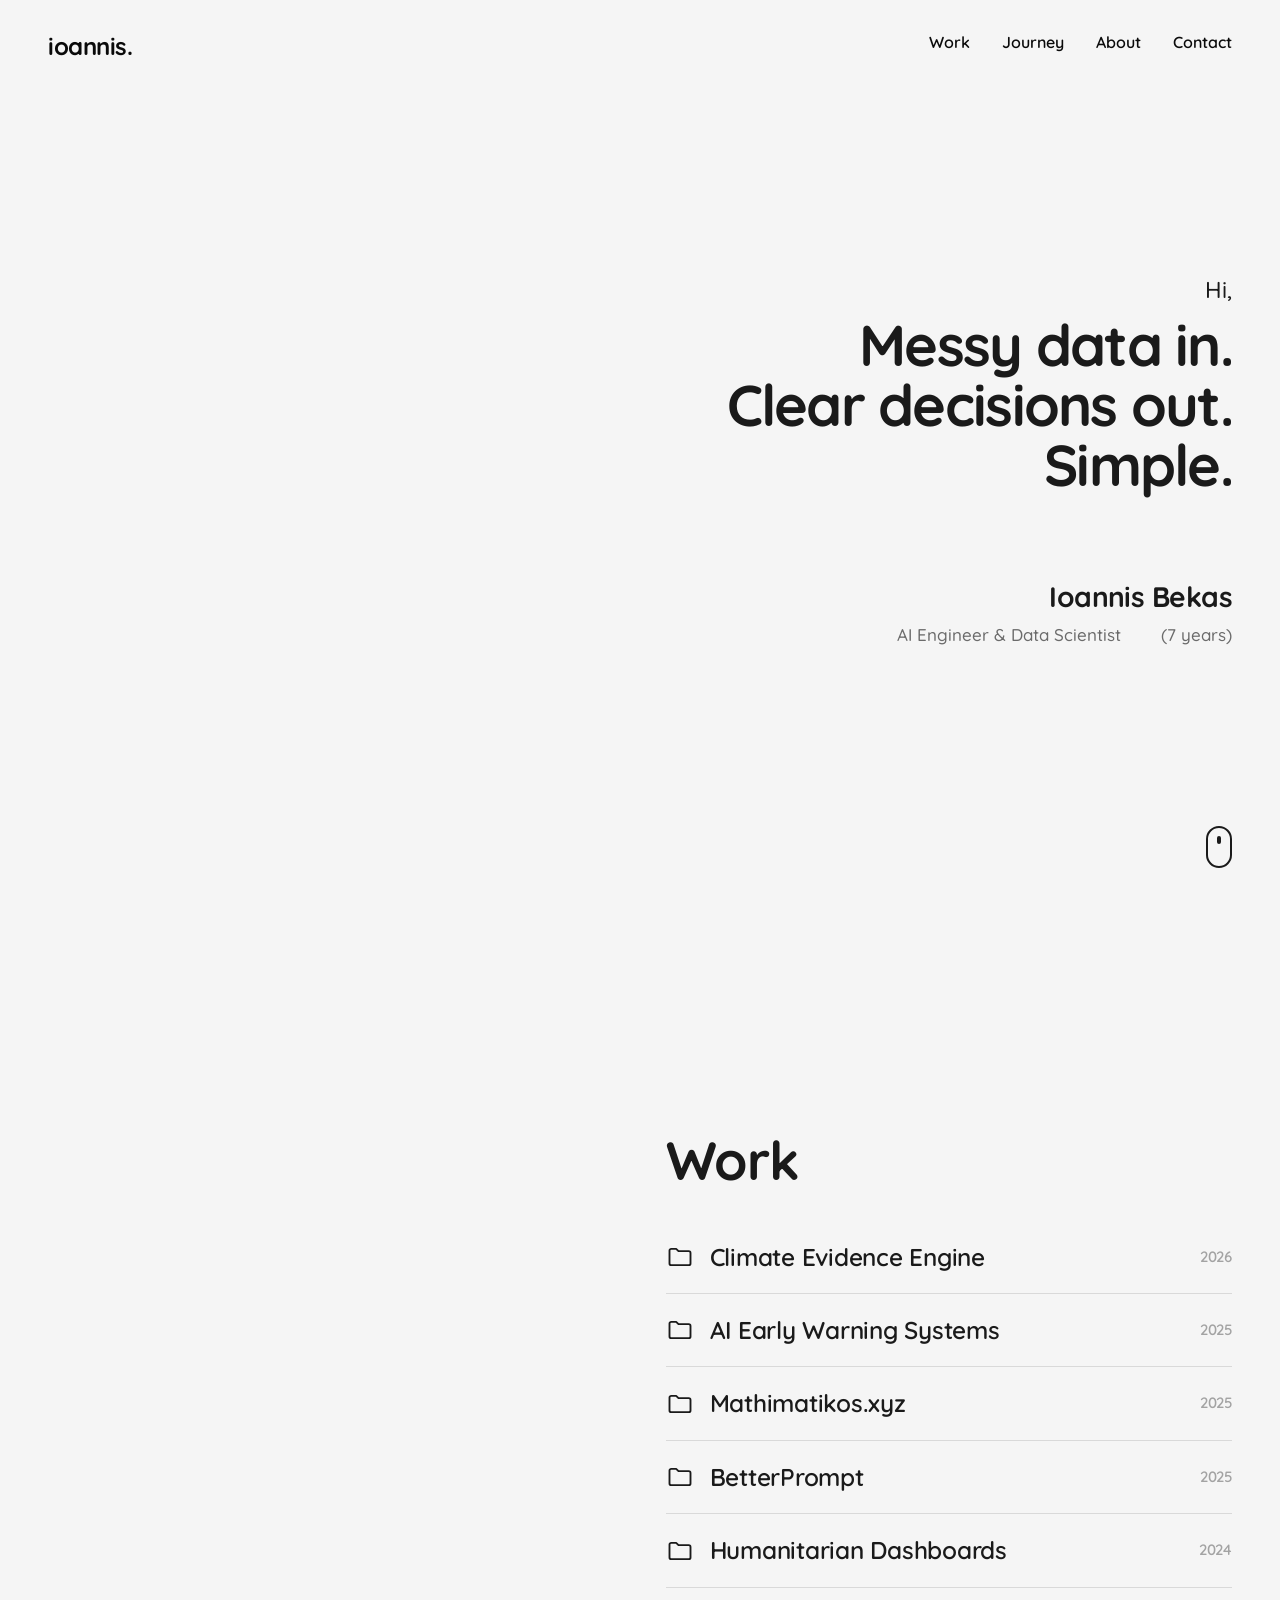
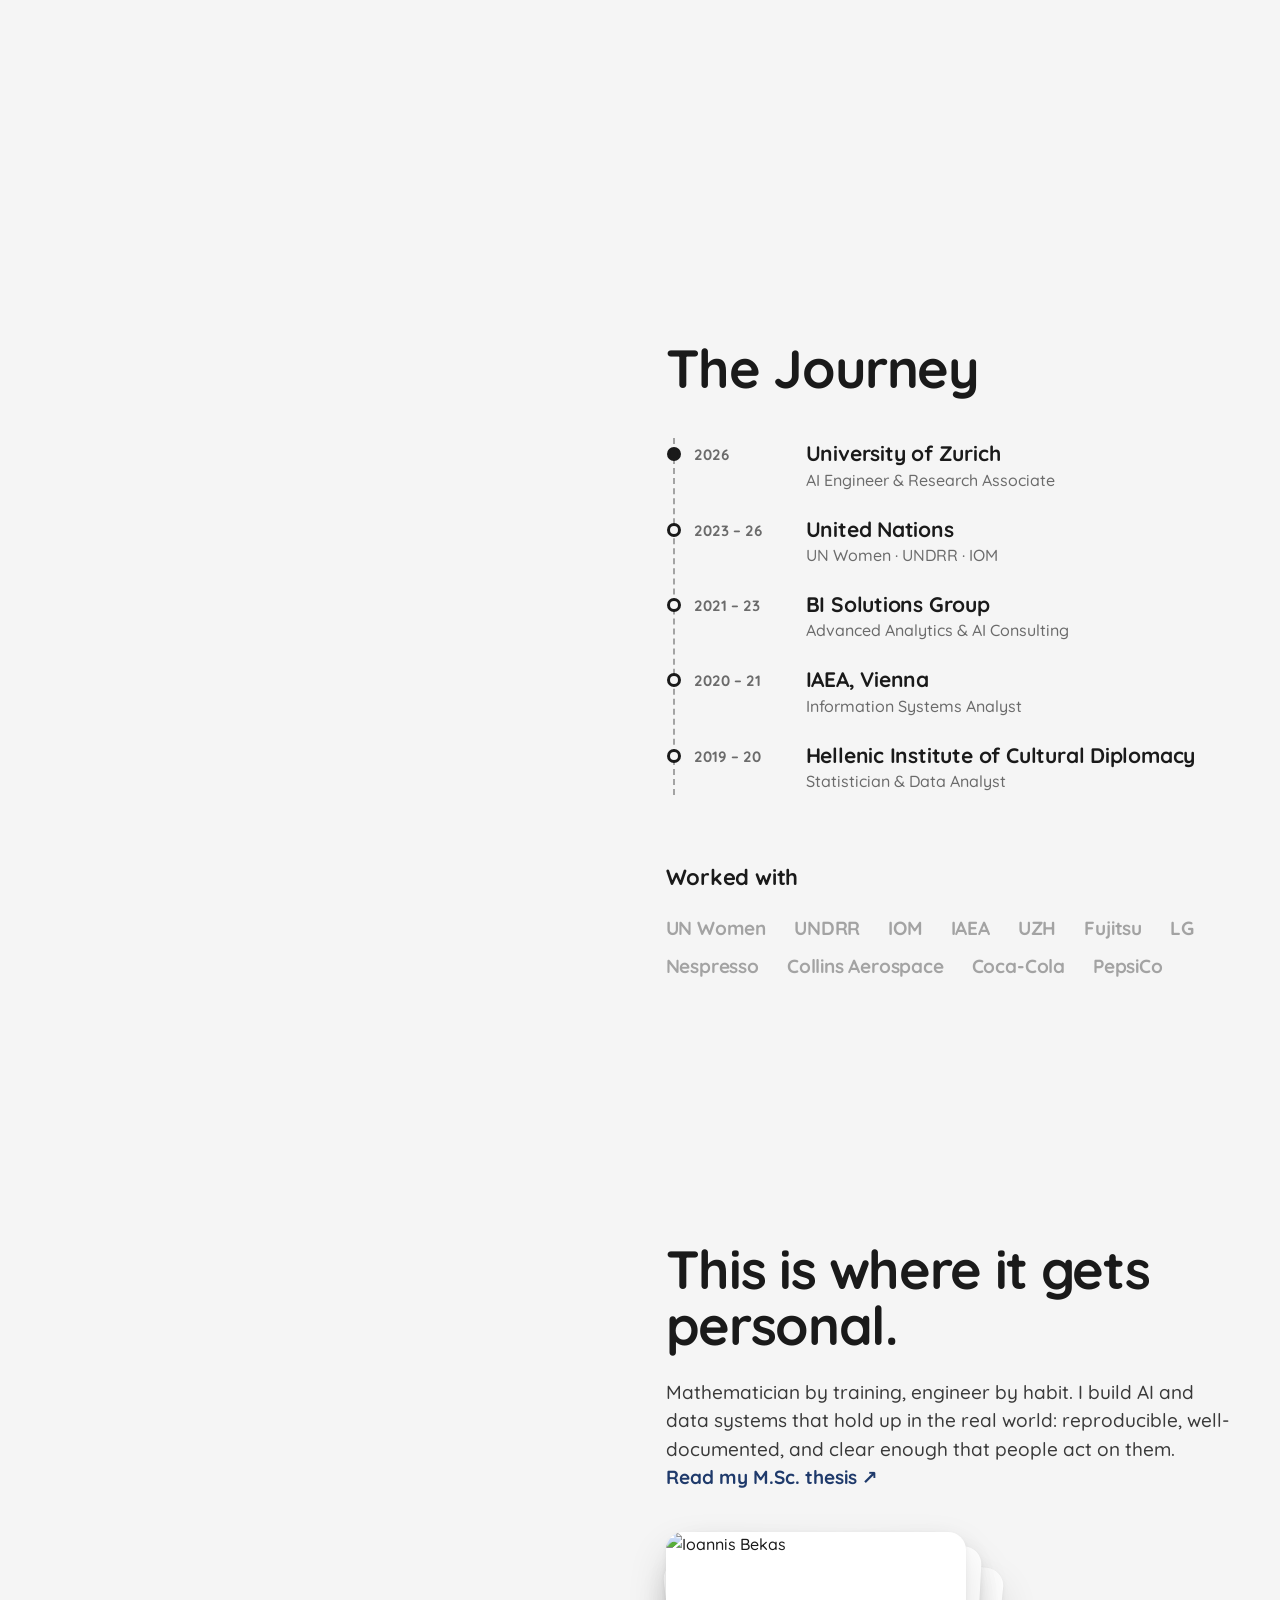
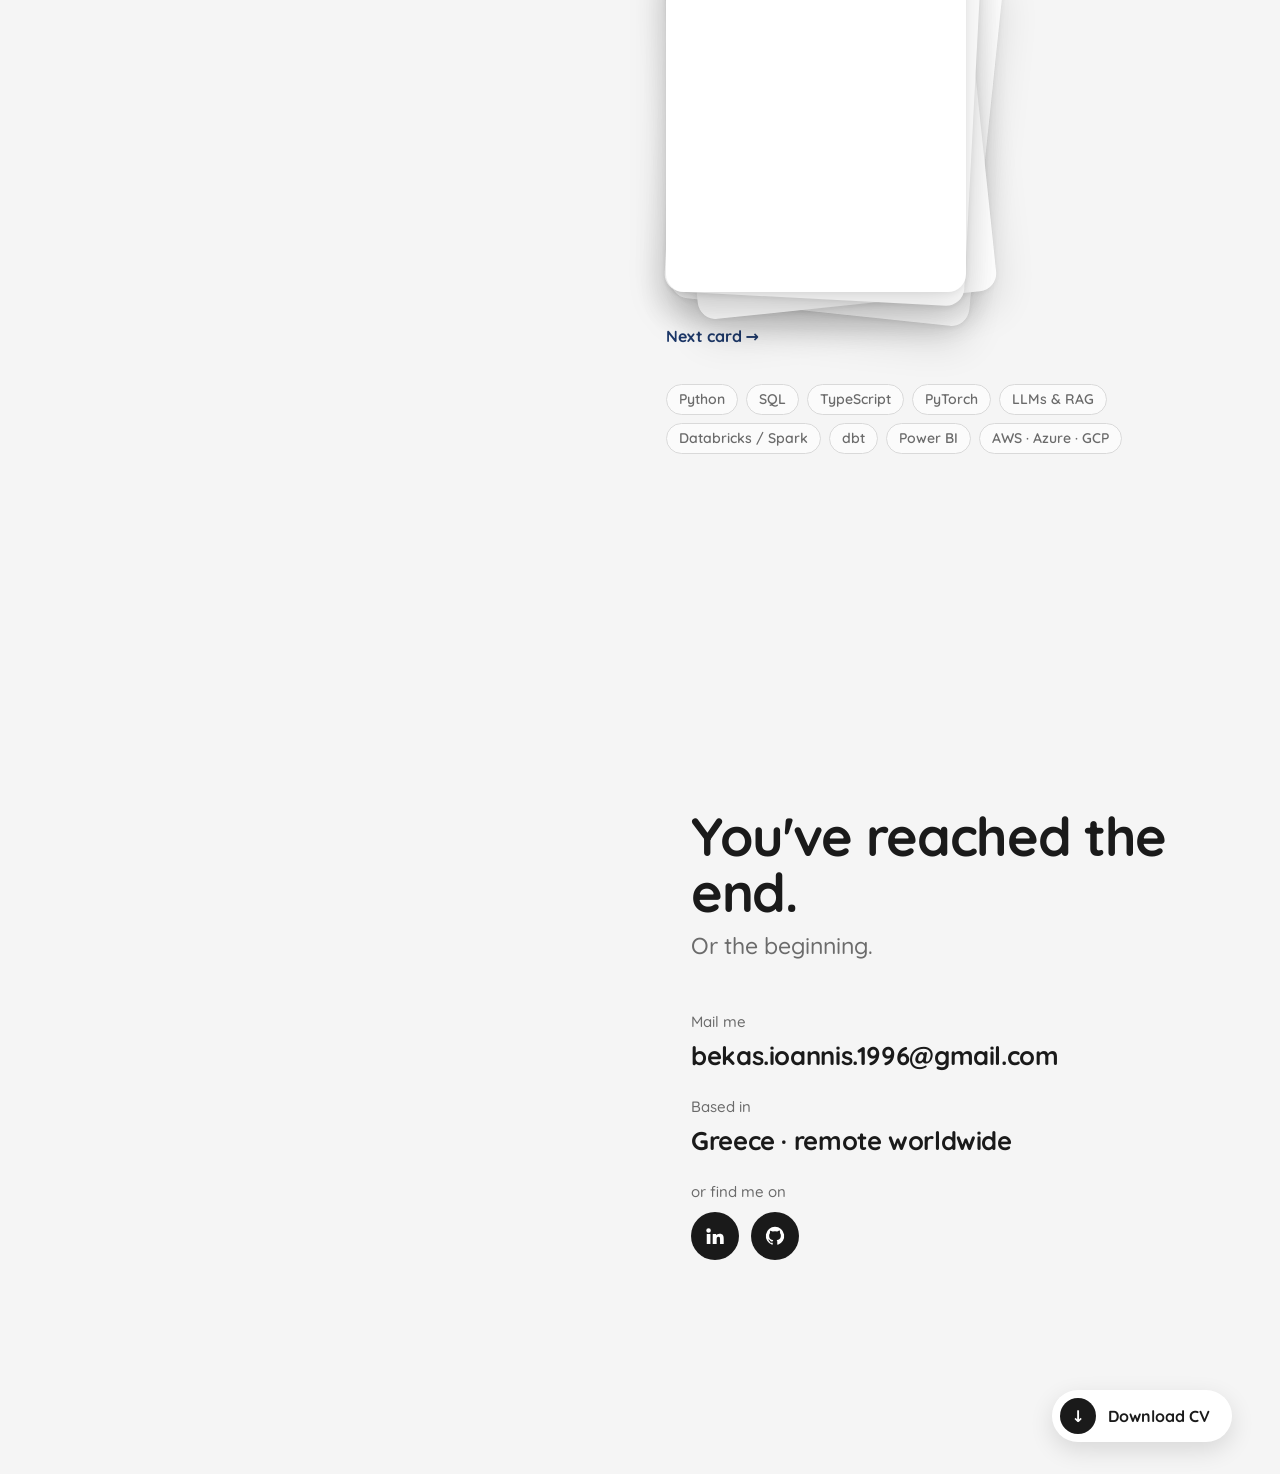
==== index.html @ 2b066822 "Launch portfolio site with Higgsfield puppet scenes Static site: five scroll-triggered puppet clips " ====
<!doctype html>
<html lang="en">
<head>
  <meta charset="utf-8">
  <meta name="viewport" content="width=device-width, initial-scale=1, viewport-fit=cover">
  <title>Ioannis Bekas | AI Engineer &amp; Data Scientist</title>
  <meta name="description" content="Ioannis Bekas: AI engineer and data scientist. Seven years turning messy data into decisions for the United Nations, the University of Zurich and Fortune 500 teams.">
  <meta name="theme-color" content="#f5f5f5">
  <meta name="color-scheme" content="light">
  <meta property="og:type" content="website">
  <meta property="og:title" content="Ioannis Bekas | AI Engineer & Data Scientist">
  <meta property="og:description" content="Messy data in. Clear decisions out.">
  <meta property="og:url" content="https://ioannisbekas.github.io/">
  <meta property="og:image" content="https://ioannisbekas.github.io/media/img/og.jpg">
  <link rel="canonical" href="https://ioannisbekas.github.io/">
  <meta name="twitter:card" content="summary_large_image">
  <link rel="icon" type="image/png" href="media/img/favicon.png">
  <link rel="apple-touch-icon" href="media/img/apple-touch-icon.png">
  <link rel="preconnect" href="https://fonts.googleapis.com">
  <link rel="preconnect" href="https://fonts.gstatic.com" crossorigin>
  <link href="https://fonts.googleapis.com/css2?family=Quicksand:wght@500;600;700&display=swap" rel="stylesheet">
  <link rel="preload" as="image" href="media/img/scene1_first.jpg">
  <link rel="stylesheet" href="styles.css">
</head>
<body>
  <!-- Fixed puppet scenes. main.js fills each layer with its clip and crossfades them as sections scroll into view. -->
  <div class="stage" aria-hidden="true">
    <div class="scene-layer is-active" data-scene="1"><video muted playsinline preload="auto" poster="media/img/scene1_first.jpg"></video></div>
    <div class="scene-layer" data-scene="2"><video muted playsinline preload="auto" poster="media/img/scene2_first.jpg"></video></div>
    <div class="scene-layer" data-scene="3"><video muted playsinline preload="auto" poster="media/img/scene3_first.jpg"></video></div>
    <div class="scene-layer" data-scene="4"><video muted playsinline preload="auto" poster="media/img/scene4_first.jpg"></video></div>
    <div class="scene-layer" data-scene="5"><video muted playsinline preload="auto" poster="media/img/scene5_first.jpg"></video></div>
  </div>

  <header class="site-header">
    <a class="wordmark" href="#hero">ioannis.</a>
    <button class="menu-toggle" aria-expanded="false" aria-controls="site-nav" aria-label="Open menu">
      <span></span><span></span>
    </button>
  </header>
  <nav id="site-nav" class="site-nav">
      <a href="#work">Work</a>
      <a href="#journey">Journey</a>
      <a href="#about">About</a>
      <a href="#contact">Contact</a>
  </nav>

  <main>
    <section id="hero" class="section section--hero" data-scene="1">
      <div class="section-inner">
        <p class="hero-hi">Hi,</p>
        <h1 class="hero-title">
          <span>Messy data in.</span>
          <span>Clear decisions out.</span>
          <span>Simple.</span>
        </h1>
        <div class="hero-meta">
          <p class="hero-name">Ioannis Bekas</p>
          <p class="hero-role"><span>AI Engineer &amp; Data Scientist</span><span class="muted">(7 years)</span></p>
        </div>
      </div>
      <a class="scroll-cue" href="#work" aria-label="Scroll to work"><span></span></a>
    </section>

    <section id="work" class="section" data-scene="2">
      <div class="section-inner">
        <h2 class="section-title">Work</h2>
        <ul class="works">
          <li>
            <details>
              <summary><svg class="folder" viewBox="0 0 24 24" aria-hidden="true"><path d="M3 6.5A1.5 1.5 0 0 1 4.5 5h4.2l2 2h8.8A1.5 1.5 0 0 1 21 8.5v9A1.5 1.5 0 0 1 19.5 19h-15A1.5 1.5 0 0 1 3 17.5z"/></svg>Climate Evidence Engine <span class="work-year">2026</span></summary>
              <div class="work-body">
                <p>An AI research pipeline for the University of Zurich that reads sustainability reports, annual reports and SEC 10-K filings and turns them into structured, source-linked evidence.</p>
                <p class="work-stats"><b>5,880</b> evidence rows · <b>392</b> STOXX 600 firms · <b>15</b> climate indicators</p>
                <ul class="tags"><li>LLM-as-judge</li><li>ClimateBERT</li><li>Python</li><li>Reproducibility</li></ul>
              </div>
            </details>
          </li>
          <li>
            <details>
              <summary><svg class="folder" viewBox="0 0 24 24" aria-hidden="true"><path d="M3 6.5A1.5 1.5 0 0 1 4.5 5h4.2l2 2h8.8A1.5 1.5 0 0 1 21 8.5v9A1.5 1.5 0 0 1 19.5 19h-15A1.5 1.5 0 0 1 3 17.5z"/></svg>AI Early Warning Systems <span class="work-year">2025</span></summary>
              <div class="work-body">
                <p>Deep-learning and ML models that forecast tropical storms, droughts and floods for the UN Office for Disaster Risk Reduction. The work won an international award and was presented at GP2025 in Geneva.</p>
                <ul class="tags"><li>PyTorch</li><li>XGBoost</li><li>Time series</li><li>Power BI</li></ul>
                <a class="work-link" href="https://www.youtube.com/live/_gxzUT5FB54?t=32160" target="_blank" rel="noopener">Watch the GP2025 presentation ↗</a>
                <a class="work-link" href="https://www.artsteps.com/view/6835882f4540c76450bd18fb" target="_blank" rel="noopener">Virtual exhibition ↗</a>
              </div>
            </details>
          </li>
          <li>
            <details>
              <summary><svg class="folder" viewBox="0 0 24 24" aria-hidden="true"><path d="M3 6.5A1.5 1.5 0 0 1 4.5 5h4.2l2 2h8.8A1.5 1.5 0 0 1 21 8.5v9A1.5 1.5 0 0 1 19.5 19h-15A1.5 1.5 0 0 1 3 17.5z"/></svg>Mathimatikos.xyz <span class="work-year">2025</span></summary>
              <div class="work-body">
                <p>A multilingual generative-AI tutoring platform. Type a problem, snap a photo or write it by hand, and get a step-by-step solution with rendered maths and graphs.</p>
                <ul class="tags"><li>Multimodal OCR</li><li>RAG</li><li>TypeScript</li><li>PostgreSQL</li></ul>
                <a class="work-link" href="https://mathimatikos.xyz" target="_blank" rel="noopener">Visit mathimatikos.xyz ↗</a>
              </div>
            </details>
          </li>
          <li>
            <details>
              <summary><svg class="folder" viewBox="0 0 24 24" aria-hidden="true"><path d="M3 6.5A1.5 1.5 0 0 1 4.5 5h4.2l2 2h8.8A1.5 1.5 0 0 1 21 8.5v9A1.5 1.5 0 0 1 19.5 19h-15A1.5 1.5 0 0 1 3 17.5z"/></svg>BetterPrompt <span class="work-year">2025</span></summary>
              <div class="work-body">
                <p>A Chrome extension and SaaS backend that turns rough ideas into structured prompts, then drops them straight into ChatGPT, Claude, Gemini, Perplexity and more.</p>
                <ul class="tags"><li>Chrome MV3</li><li>Node.js</li><li>LLM orchestration</li><li>Payments</li></ul>
                <a class="work-link" href="https://chromewebstore.google.com/detail/better-prompt/opniocbfeneoikelapjfahphenmkgfdg" target="_blank" rel="noopener">Get it on the Chrome Web Store ↗</a>
              </div>
            </details>
          </li>
          <li>
            <details>
              <summary><svg class="folder" viewBox="0 0 24 24" aria-hidden="true"><path d="M3 6.5A1.5 1.5 0 0 1 4.5 5h4.2l2 2h8.8A1.5 1.5 0 0 1 21 8.5v9A1.5 1.5 0 0 1 19.5 19h-15A1.5 1.5 0 0 1 3 17.5z"/></svg>Humanitarian Dashboards <span class="work-year">2024</span></summary>
              <div class="work-body">
                <p>Food-security, displacement and shock-exposure pipelines and dashboards for UN Women, helping teams prioritise support for crisis-affected communities.</p>
                <ul class="tags"><li>Python</li><li>MapLibre</li><li>Chart.js</li><li>Data governance</li></ul>
              </div>
            </details>
          </li>
        </ul>
      </div>
    </section>

    <section id="journey" class="section" data-scene="3">
      <div class="section-inner">
        <h2 class="section-title">The Journey</h2>
        <ol class="timeline">
          <li><span class="tl-year">2026</span><span class="tl-org">University of Zurich</span><span class="tl-role">AI Engineer &amp; Research Associate</span></li>
          <li><span class="tl-year">2023 – 26</span><span class="tl-org">United Nations</span><span class="tl-role">UN Women · UNDRR · IOM</span></li>
          <li><span class="tl-year">2021 – 23</span><span class="tl-org">BI Solutions Group</span><span class="tl-role">Advanced Analytics &amp; AI Consulting</span></li>
          <li><span class="tl-year">2020 – 21</span><span class="tl-org">IAEA, Vienna</span><span class="tl-role">Information Systems Analyst</span></li>
          <li><span class="tl-year">2019 – 20</span><span class="tl-org">Hellenic Institute of Cultural Diplomacy</span><span class="tl-role">Statistician &amp; Data Analyst</span></li>
        </ol>
        <h3 class="subhead">Worked with</h3>
        <ul class="wordmarks">
          <li>UN Women</li><li>UNDRR</li><li>IOM</li><li>IAEA</li><li>UZH</li>
          <li>Fujitsu</li><li>LG</li><li>Nespresso</li><li>Collins Aerospace</li><li>Coca-Cola</li><li>PepsiCo</li>
        </ul>
      </div>
    </section>

    <section id="about" class="section" data-scene="4">
      <div class="section-inner">
        <h2 class="section-title">This is where it gets personal.</h2>
        <p class="lead">Mathematician by training, engineer by habit. I build AI and data systems that hold up in the real world: reproducible, well-documented, and clear enough that people act on them. <a class="inline-link" href="https://dias.library.tuc.gr/entities/publication/1c15f1e2-4936-4d18-b1fc-250337813fe4" target="_blank" rel="noopener">Read my M.Sc. thesis ↗</a></p>
        <div class="stack" aria-roledescription="card stack">
          <figure class="card card--photo"><img src="media/img/ioannis.webp" alt="Ioannis Bekas" width="360" height="409" loading="lazy"></figure>
          <div class="card card--fact"><span class="fact-k">Geneva</span><span class="fact-v">Presented AI early-warning models at GP2025, the UN Global Platform for Disaster Risk Reduction.</span></div>
          <div class="card card--fact"><span class="fact-k">9.3 / 10</span><span class="fact-v">M.Sc. in Operational Research, Analytics &amp; Decision Making. Thesis on AI and multi-criteria decision analysis.</span></div>
          <div class="card card--fact"><span class="fact-k">Stockholm</span><span class="fact-v">Exchange semester in Financial Mathematics during my B.Sc. in Mathematics, University of Athens.</span></div>
          <div class="card card--fact"><span class="fact-k">ΕΛ · EN</span><span class="fact-v">Greek native, fluent in English. Working remotely with teams across Europe.</span></div>
        </div>
        <button class="stack-next" type="button">Next card →</button>
        <ul class="tags tags--skills">
          <li>Python</li><li>SQL</li><li>TypeScript</li><li>PyTorch</li><li>LLMs &amp; RAG</li><li>Databricks / Spark</li><li>dbt</li><li>Power BI</li><li>AWS · Azure · GCP</li>
        </ul>
      </div>
    </section>

    <section id="contact" class="section section--contact" data-scene="5">
      <div class="section-inner">
        <h2 class="section-title">You've reached the end.</h2>
        <p class="end-sub">Or the beginning.</p>
        <dl class="contact">
          <dt>Mail me</dt>
          <dd><a href="mailto:bekas.ioannis.1996@gmail.com">bekas.ioannis.1996@gmail.com</a></dd>
          <dt>Based in</dt>
          <dd>Greece · remote worldwide</dd>
          <dt>or find me on</dt>
          <dd class="socials">
            <a href="https://www.linkedin.com/in/ioannis-bekas" target="_blank" rel="noopener" aria-label="LinkedIn"><svg viewBox="0 0 24 24" aria-hidden="true"><path d="M4.98 3.5a2.5 2.5 0 1 1 0 5 2.5 2.5 0 0 1 0-5zM3 9.75h4v11H3zM9.5 9.75h3.8v1.5h.05c.53-1 1.83-1.8 3.65-1.8 3.9 0 4.5 2.4 4.5 5.6v5.7h-4v-5c0-1.2 0-2.8-1.7-2.8s-2 1.3-2 2.7v5.1h-4.3z"/></svg></a>
            <a href="https://github.com/ioannis-bekas" target="_blank" rel="noopener" aria-label="GitHub"><svg viewBox="0 0 24 24" aria-hidden="true"><path d="M12 2a10 10 0 0 0-3.16 19.49c.5.09.68-.22.68-.48v-1.7c-2.78.6-3.37-1.34-3.37-1.34-.45-1.16-1.11-1.47-1.11-1.47-.9-.62.07-.6.07-.6 1 .07 1.53 1.03 1.53 1.03.9 1.52 2.34 1.08 2.91.83.09-.65.35-1.09.63-1.34-2.22-.25-4.56-1.11-4.56-4.94 0-1.09.39-1.98 1.03-2.68-.1-.25-.45-1.27.1-2.64 0 0 .84-.27 2.75 1.02a9.5 9.5 0 0 1 5 0c1.91-1.3 2.75-1.02 2.75-1.02.55 1.37.2 2.39.1 2.64.64.7 1.03 1.59 1.03 2.68 0 3.84-2.34 4.69-4.57 4.93.36.31.68.92.68 1.85v2.75c0 .27.18.58.69.48A10 10 0 0 0 12 2z"/></svg></a>
          </dd>
        </dl>
      </div>
      <a class="cv-button" href="media/Ioannis_Bekas_CV.pdf" download><span class="cv-icon" aria-hidden="true">↓</span>Download CV</a>
    </section>
  </main>

  <script src="main.js" defer></script>
</body>
</html>
---- styles.css ----
:root {
  /* --bg must stay #f5f5f5: the scene videos were colour-graded to exactly this value so they blend into the page. */
  --bg: #f5f5f5;
  --ink: #1a1a1a;
  --muted: #6b6b6b;
  --faint: #a3a3a3;
  --line: #d9d9d9;
  --card: #ffffff;
  --accent: #1f3a6b;
  --radius: 18px;
  --gutter: clamp(16px, 4vw, 48px);
  --ease: cubic-bezier(.2, .7, .2, 1);
  color-scheme: light;
}

*, *::before, *::after { box-sizing: border-box; }

html { scroll-behavior: smooth; -webkit-text-size-adjust: 100%; }

body {
  margin: 0;
  background: var(--bg);
  color: var(--ink);
  font-family: "Quicksand", system-ui, -apple-system, "Segoe UI", sans-serif;
  font-weight: 500;
  line-height: 1.5;
  -webkit-font-smoothing: antialiased;
  overflow-x: hidden;
}

a { color: inherit; }
img, video { display: block; max-width: 100%; }

/* ---------- Scene stage ---------- */
.stage {
  position: fixed;
  inset: 0;
  z-index: 0;
  pointer-events: none;
  background: var(--bg);
}
.scene-layer {
  position: absolute;
  inset: 0;
  display: flex;
  align-items: center;
  justify-content: flex-start;
  opacity: 0;
  transition: opacity 1s ease-in-out;
}
.scene-layer.is-active { opacity: 1; }
.scene-layer video {
  flex: none;
  width: 100%;
  height: 100%;
  object-fit: cover;
  object-position: left center;
}
/*
  Outside 16:10–16:9, filling the screen would crop the puppet or push it into the text column,
  so the video box is sized to the clip and its inner edges are feathered: browsers decode the
  #f5f5f5 background a level or so off, and a soft edge hides that where a hard one would show.
*/
@media (min-aspect-ratio: 16/9) {
  .scene-layer video {
    width: calc(100vh * 16 / 9);
    -webkit-mask-image: linear-gradient(to right, #000 94%, transparent);
    mask-image: linear-gradient(to right, #000 94%, transparent);
  }
}
@media (min-width: 1024px) and (max-aspect-ratio: 159/100) {
  .scene-layer video {
    height: calc(100vw * 9 / 16);
    -webkit-mask-image: linear-gradient(to bottom, transparent, #000 5%, #000 95%, transparent);
    mask-image: linear-gradient(to bottom, transparent, #000 5%, #000 95%, transparent);
  }
}

/* ---------- Header & nav ---------- */
.site-header {
  position: fixed;
  top: 0; left: 0; right: 0;
  z-index: 30;
  display: flex;
  align-items: center;
  justify-content: space-between;
  padding: 28px var(--gutter);
  color: #fff;
  mix-blend-mode: difference;
  pointer-events: none;
}
.site-header > * { pointer-events: auto; }
.wordmark {
  font-weight: 700;
  font-size: 24px;
  letter-spacing: -0.02em;
  text-decoration: none;
}
.menu-toggle {
  display: none;
  width: 44px; height: 44px;
  padding: 0;
  border: 0;
  background: none;
  color: inherit;
  cursor: pointer;
}
.menu-toggle span {
  display: block;
  height: 2px;
  margin: 6px 10px 6px auto;
  background: currentColor;
  border-radius: 2px;
  transition: transform .3s var(--ease), width .3s var(--ease);
}
.menu-toggle span:first-child { width: 24px; }
.menu-toggle span:last-child { width: 16px; }
.menu-open .menu-toggle span:first-child { transform: translateY(4px) rotate(45deg); width: 22px; }
.menu-open .menu-toggle span:last-child { transform: translateY(-4px) rotate(-45deg); width: 22px; }

.site-nav {
  position: fixed;
  top: 28px; right: var(--gutter);
  z-index: 30;
  display: flex;
  gap: 32px;
  height: 28px;
  align-items: center;
  color: #fff;
  mix-blend-mode: difference;
}
.site-nav a {
  font-weight: 600;
  font-size: 16px;
  text-decoration: none;
  position: relative;
}
.site-nav a::after {
  content: "";
  position: absolute;
  left: 0; right: 0; bottom: -4px;
  height: 2px;
  background: currentColor;
  transform: scaleX(0);
  transform-origin: left;
  transition: transform .3s var(--ease);
}
.site-nav a:hover::after,
.site-nav a[aria-current="true"]::after { transform: scaleX(1); }

/* ---------- Sections ---------- */
main { position: relative; z-index: 1; }

.section {
  position: relative;
  min-height: 100vh;
  min-height: 100svh;
  display: flex;
  align-items: center;
}
.section-inner {
  width: 50%;
  margin-left: 50%;
  padding: 140px var(--gutter) 120px clamp(16px, 2vw, 32px);
}

.section-title {
  margin: 0 0 32px;
  font-size: clamp(38px, 4.2vw, 68px);
  font-weight: 700;
  line-height: 1.05;
  letter-spacing: -0.025em;
}
.subhead {
  margin: 56px 0 20px;
  font-size: 22px;
  font-weight: 700;
  letter-spacing: -0.01em;
}
.muted { color: var(--muted); }

/* Hero */
.section--hero .section-inner { text-align: right; }
.hero-hi { margin: 0 0 8px; font-size: clamp(20px, 1.8vw, 28px); }
.hero-title {
  margin: 0;
  /* 4.5vw keeps the longest line ("Clear decisions out.") on one line inside the 50vw column. */
  font-size: clamp(40px, 4.5vw, 88px);
  font-weight: 700;
  line-height: 1.04;
  letter-spacing: -0.03em;
}
.hero-title span { display: block; }
.hero-meta { margin-top: clamp(48px, 9vh, 110px); }
.hero-name { margin: 0; font-size: clamp(24px, 2.2vw, 34px); font-weight: 700; letter-spacing: -0.02em; }
.hero-role { margin: 4px 0 0; display: flex; justify-content: flex-end; gap: 40px; color: var(--muted); font-size: 17px; }

.hero-title span,
.hero-hi,
.hero-meta {
  animation: rise .9s var(--ease) both;
}
.hero-title span:nth-child(1) { animation-delay: .15s; }
.hero-title span:nth-child(2) { animation-delay: .3s; }
.hero-title span:nth-child(3) { animation-delay: .45s; }
.hero-meta { animation-delay: .7s; }
@keyframes rise { from { opacity: 0; transform: translateY(24px); } to { opacity: 1; transform: none; } }

.scroll-cue {
  position: absolute;
  bottom: 32px;
  right: var(--gutter);
  width: 26px; height: 42px;
  border: 2px solid var(--ink);
  border-radius: 14px;
}
.scroll-cue span {
  position: absolute;
  left: 50%; top: 8px;
  width: 4px; height: 8px;
  margin-left: -2px;
  border-radius: 2px;
  background: var(--ink);
  animation: cue 1.8s ease-in-out infinite;
}
@keyframes cue { 0% { opacity: 0; transform: translateY(0); } 30% { opacity: 1; } 100% { opacity: 0; transform: translateY(14px); } }

/* Work */
.works { list-style: none; margin: 0; padding: 0; }
.works > li { border-bottom: 1px solid var(--line); }
.works summary {
  display: flex;
  align-items: center;
  gap: 16px;
  padding: 18px 0;
  font-size: clamp(20px, 1.9vw, 28px);
  font-weight: 600;
  letter-spacing: -0.01em;
  cursor: pointer;
  list-style: none;
  transition: transform .3s var(--ease), color .2s;
}
.works summary::-webkit-details-marker { display: none; }
.works summary:hover { transform: translateX(6px); }
.works summary:focus-visible { outline: 2px solid var(--accent); outline-offset: 4px; border-radius: 6px; }
.folder { width: 28px; height: 28px; flex: none; fill: none; stroke: currentColor; stroke-width: 1.6; stroke-linejoin: round; }
.works details[open] .folder { fill: var(--ink); }
.work-year { margin-left: auto; font-size: 15px; font-weight: 600; color: var(--faint); }
.work-body { padding: 0 0 24px 44px; color: #3a3a3a; font-size: 17px; }
.work-body p { margin: 0 0 12px; max-width: 56ch; }
.work-stats b { color: var(--ink); }
.work-link { display: inline-block; margin-top: 8px; font-weight: 700; color: var(--accent); text-decoration: none; }
.work-link:hover { text-decoration: underline; }
.work-link + .work-link { margin-left: 20px; }
.inline-link { font-weight: 700; color: var(--accent); text-decoration: none; white-space: nowrap; }
.inline-link:hover { text-decoration: underline; }

.tags { list-style: none; display: flex; flex-wrap: wrap; gap: 8px; margin: 12px 0 0; padding: 0; }
.tags li {
  padding: 4px 12px;
  border: 1px solid var(--line);
  border-radius: 999px;
  font-size: 14px;
  font-weight: 600;
  color: var(--muted);
  background: rgba(255, 255, 255, .6);
}

/* Journey */
.timeline {
  list-style: none;
  margin: 0;
  padding: 0 0 0 28px;
  position: relative;
}
.timeline::before {
  content: "";
  position: absolute;
  left: 7px; top: 10px; bottom: 10px;
  border-left: 2px dashed var(--faint);
}
.timeline li {
  position: relative;
  display: grid;
  grid-template-columns: 96px 1fr;
  column-gap: 16px;
  padding: 12px 0;
}
.timeline li::before {
  content: "";
  position: absolute;
  left: -27px; top: 19px;
  width: 14px; height: 14px;
  border-radius: 50%;
  background: var(--bg);
  border: 3px solid var(--ink);
}
.timeline li:first-child::before { background: var(--ink); }
.tl-year { grid-row: span 2; font-size: 15px; font-weight: 700; color: var(--muted); padding-top: 4px; }
.tl-org { font-size: 21px; font-weight: 700; letter-spacing: -0.01em; line-height: 1.3; }
.tl-role { color: var(--muted); font-size: 16px; }

.wordmarks {
  list-style: none;
  display: flex;
  flex-wrap: wrap;
  gap: 10px 28px;
  margin: 0;
  padding: 0;
}
.wordmarks li {
  font-size: 19px;
  font-weight: 700;
  color: var(--faint);
  letter-spacing: -0.01em;
  transition: color .2s;
}
.wordmarks li:hover { color: var(--ink); }

/* About */
.lead { margin: -8px 0 40px; font-size: 19px; color: #3a3a3a; max-width: 52ch; }
.stack {
  position: relative;
  width: min(300px, 78vw);
  aspect-ratio: 300 / 360;
  touch-action: pan-y;
}
.card {
  position: absolute;
  inset: 0;
  margin: 0;
  border-radius: var(--radius);
  background: var(--card);
  box-shadow: 0 18px 40px rgba(0, 0, 0, .12), 0 2px 6px rgba(0, 0, 0, .06);
  overflow: hidden;
  transition: transform .5s var(--ease), opacity .4s;
  user-select: none;
  -webkit-user-select: none;
}
.card.is-top { cursor: grab; }
.card.is-dragging { transition: none; cursor: grabbing; }
.card--photo img { width: 100%; height: 100%; object-fit: cover; pointer-events: none; }
.card--fact {
  display: flex;
  flex-direction: column;
  justify-content: flex-end;
  gap: 12px;
  padding: 28px;
}
.fact-k { font-size: 44px; font-weight: 700; letter-spacing: -0.03em; line-height: 1; }
.fact-v { font-size: 17px; color: #3a3a3a; }
.stack-next {
  margin-top: 24px;
  padding: 8px 0;
  border: 0;
  background: none;
  font: inherit;
  font-weight: 700;
  color: var(--accent);
  cursor: pointer;
}
.stack-next:hover { text-decoration: underline; }
.tags--skills { margin-top: 28px; }

/* Contact */
.section--contact .section-inner { margin-left: 52%; width: 48%; }
.end-sub { margin: -24px 0 48px; font-size: clamp(20px, 1.8vw, 26px); color: var(--muted); }
.contact { margin: 0; }
.contact dt { font-size: 15px; color: var(--muted); margin-top: 22px; }
.contact dd { margin: 2px 0 0; font-size: clamp(22px, 2vw, 30px); font-weight: 700; letter-spacing: -0.015em; overflow-wrap: anywhere; }
.contact dd a { text-decoration: none; background: linear-gradient(currentColor, currentColor) 0 100% / 0 2px no-repeat; transition: background-size .3s var(--ease); }
.contact dd a:hover { background-size: 100% 2px; }
.contact .socials { display: flex; gap: 12px; margin-top: 8px; }
.contact .socials a {
  display: grid;
  place-items: center;
  width: 48px; height: 48px;
  border-radius: 50%;
  background: var(--ink);
  color: #fff;
  transition: transform .2s var(--ease);
}
.contact .socials a:hover { transform: translateY(-3px); }
.socials svg { width: 22px; height: 22px; fill: currentColor; }

.cv-button {
  position: absolute;
  right: var(--gutter);
  bottom: 32px;
  display: inline-flex;
  align-items: center;
  gap: 12px;
  padding: 8px 22px 8px 8px;
  border-radius: 999px;
  background: #fff;
  box-shadow: 0 8px 24px rgba(0, 0, 0, .12);
  font-weight: 700;
  text-decoration: none;
  transition: transform .2s var(--ease);
}
.cv-button:hover { transform: translateY(-2px); }
.cv-icon { display: grid; place-items: center; width: 36px; height: 36px; border-radius: 50%; background: var(--ink); color: #fff; }

/* ---------- Mobile & tablet ---------- */
@media (max-width: 1023px) {
  .stage { top: auto; height: 50vh; height: 50svh; }
  .scene-layer { align-items: flex-end; justify-content: center; }
  /* Mobile clips are 720×744: fit the box to the clip inside the bottom half and feather the edges. */
  .scene-layer video {
    width: min(100%, calc(50vh * 720 / 744));
    width: min(100%, calc(50svh * 720 / 744));
    height: auto;
    aspect-ratio: 720 / 744;
    object-position: center bottom;
    -webkit-mask-image: linear-gradient(to right, transparent, #000 5%, #000 95%, transparent), linear-gradient(to bottom, transparent, #000 6%);
    -webkit-mask-composite: source-in;
    mask-image: linear-gradient(to right, transparent, #000 5%, #000 95%, transparent), linear-gradient(to bottom, transparent, #000 6%);
    mask-composite: intersect;
  }

  .menu-toggle { display: block; }
  .site-nav {
    inset: 0;
    top: 0; right: 0;
    height: auto;
    z-index: 25;
    flex-direction: column;
    justify-content: center;
    gap: 20px;
    padding: var(--gutter);
    background: var(--bg);
    color: var(--ink);
    mix-blend-mode: normal;
    opacity: 0;
    visibility: hidden;
    transition: opacity .3s, visibility .3s;
  }
  .site-nav a { font-size: 40px; font-weight: 700; letter-spacing: -0.02em; }
  .menu-open .site-nav { opacity: 1; visibility: visible; }

  .section { align-items: flex-start; padding-bottom: 50svh; }
  .section-inner,
  .section--contact .section-inner {
    width: auto;
    margin: 0;
    padding: 96px var(--gutter) 32px;
  }
  /* Keeps text legible where it scrolls over the fixed puppet. */
  .section:not(.section--hero) .section-inner {
    margin: 0 8px;
    padding: 96px calc(var(--gutter) - 8px) 28px;
    border-radius: 0 0 24px 24px;
    background: linear-gradient(to bottom, rgba(245, 245, 245, .95) calc(100% - 28px), rgba(245, 245, 245, 0));
  }
  /* Contact must fit above the close-up puppet in the bottom half. */
  .section--contact .section-title { margin-bottom: 20px; }
  .end-sub { margin: -12px 0 20px; }
  .contact dt { margin-top: 12px; font-size: 14px; }
  .contact dd { font-size: 20px; }
  .section--hero .section-inner { text-align: left; }
  .hero-role { justify-content: flex-start; gap: 16px; }
  .hero-meta { margin-top: 28px; }
  .scroll-cue { display: none; }
  .work-body { padding-left: 0; }
  .timeline li { grid-template-columns: 1fr; }
  .tl-year { grid-row: auto; padding-top: 0; }
  .stack { margin: 0 auto; }
  .stack-next { display: block; margin: 20px auto 0; }
  .cv-button { position: fixed; bottom: 16px; right: 16px; z-index: 20; opacity: 0; pointer-events: none; transition: opacity .3s; }
  .show-cv .cv-button { opacity: 1; pointer-events: auto; }
}

@media (prefers-reduced-motion: reduce) {
  html { scroll-behavior: auto; }
  *, *::before, *::after { animation: none !important; transition-duration: .01ms !important; }
}
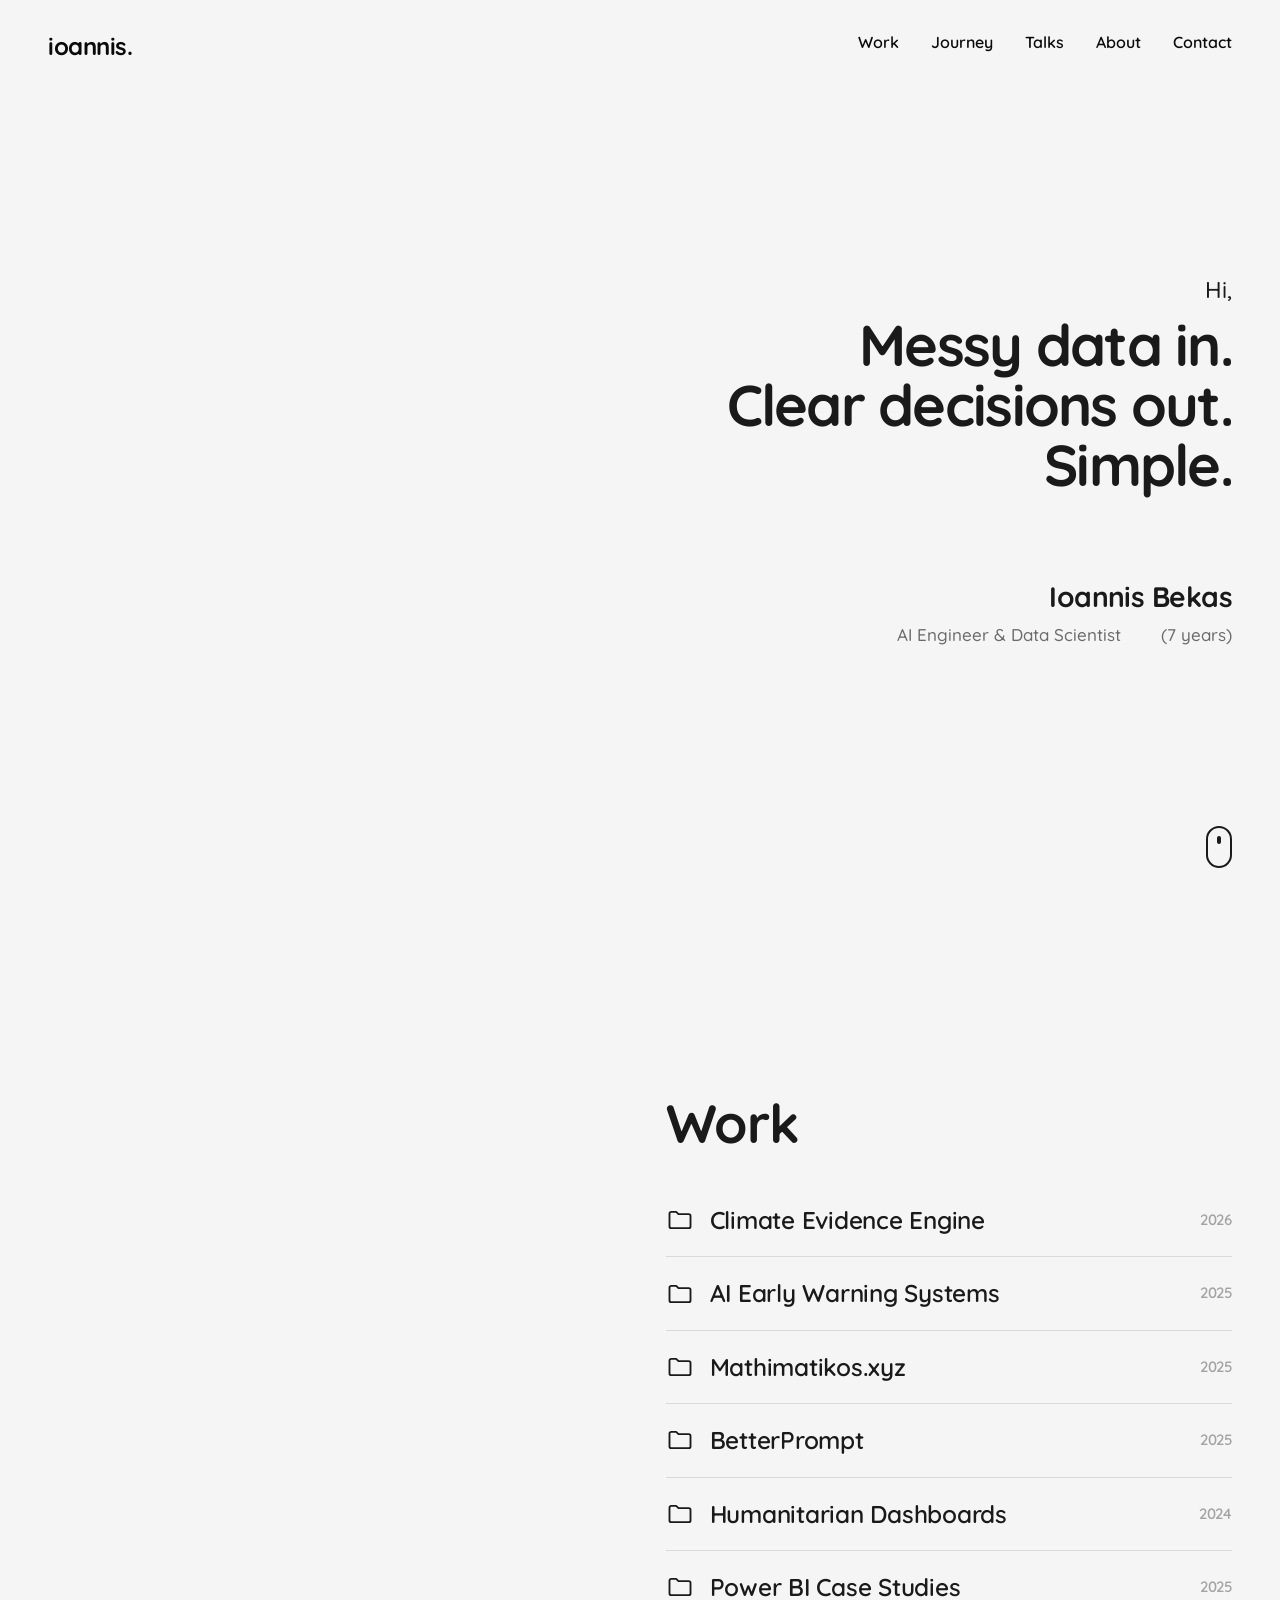
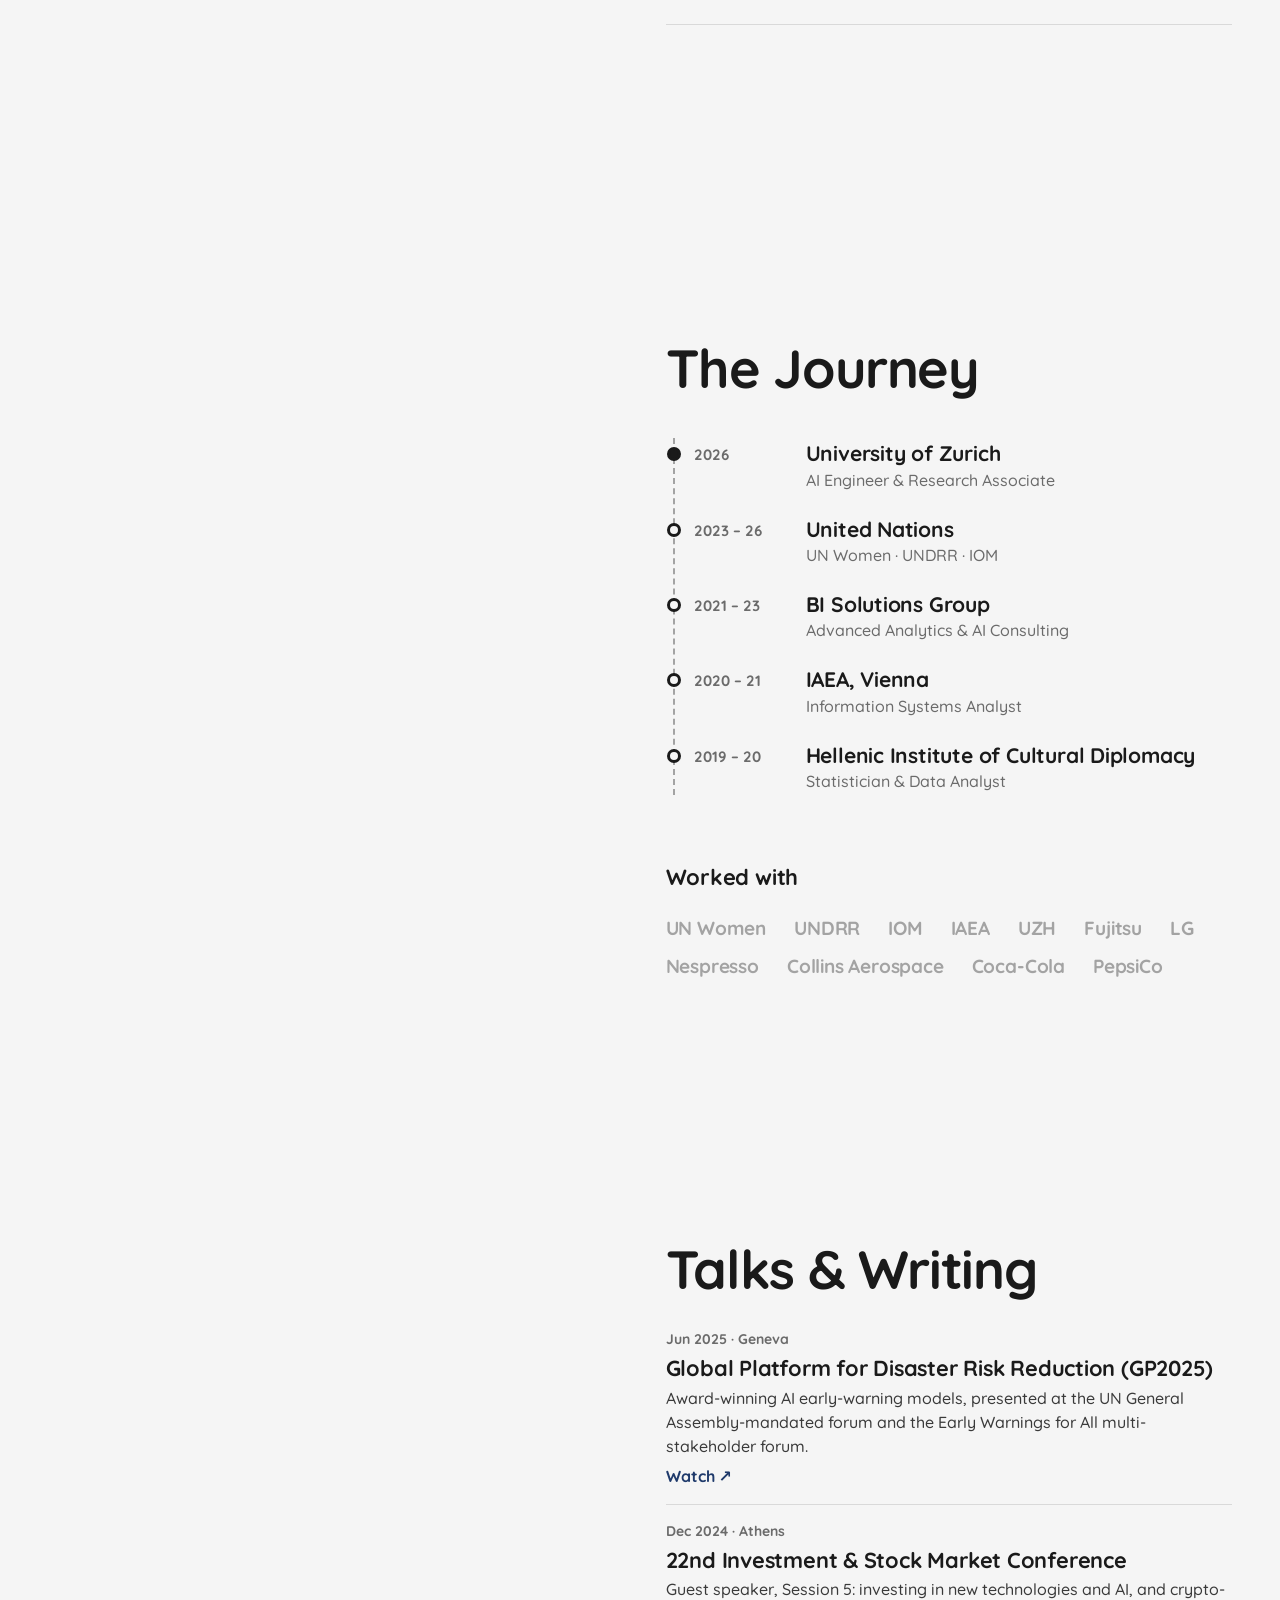
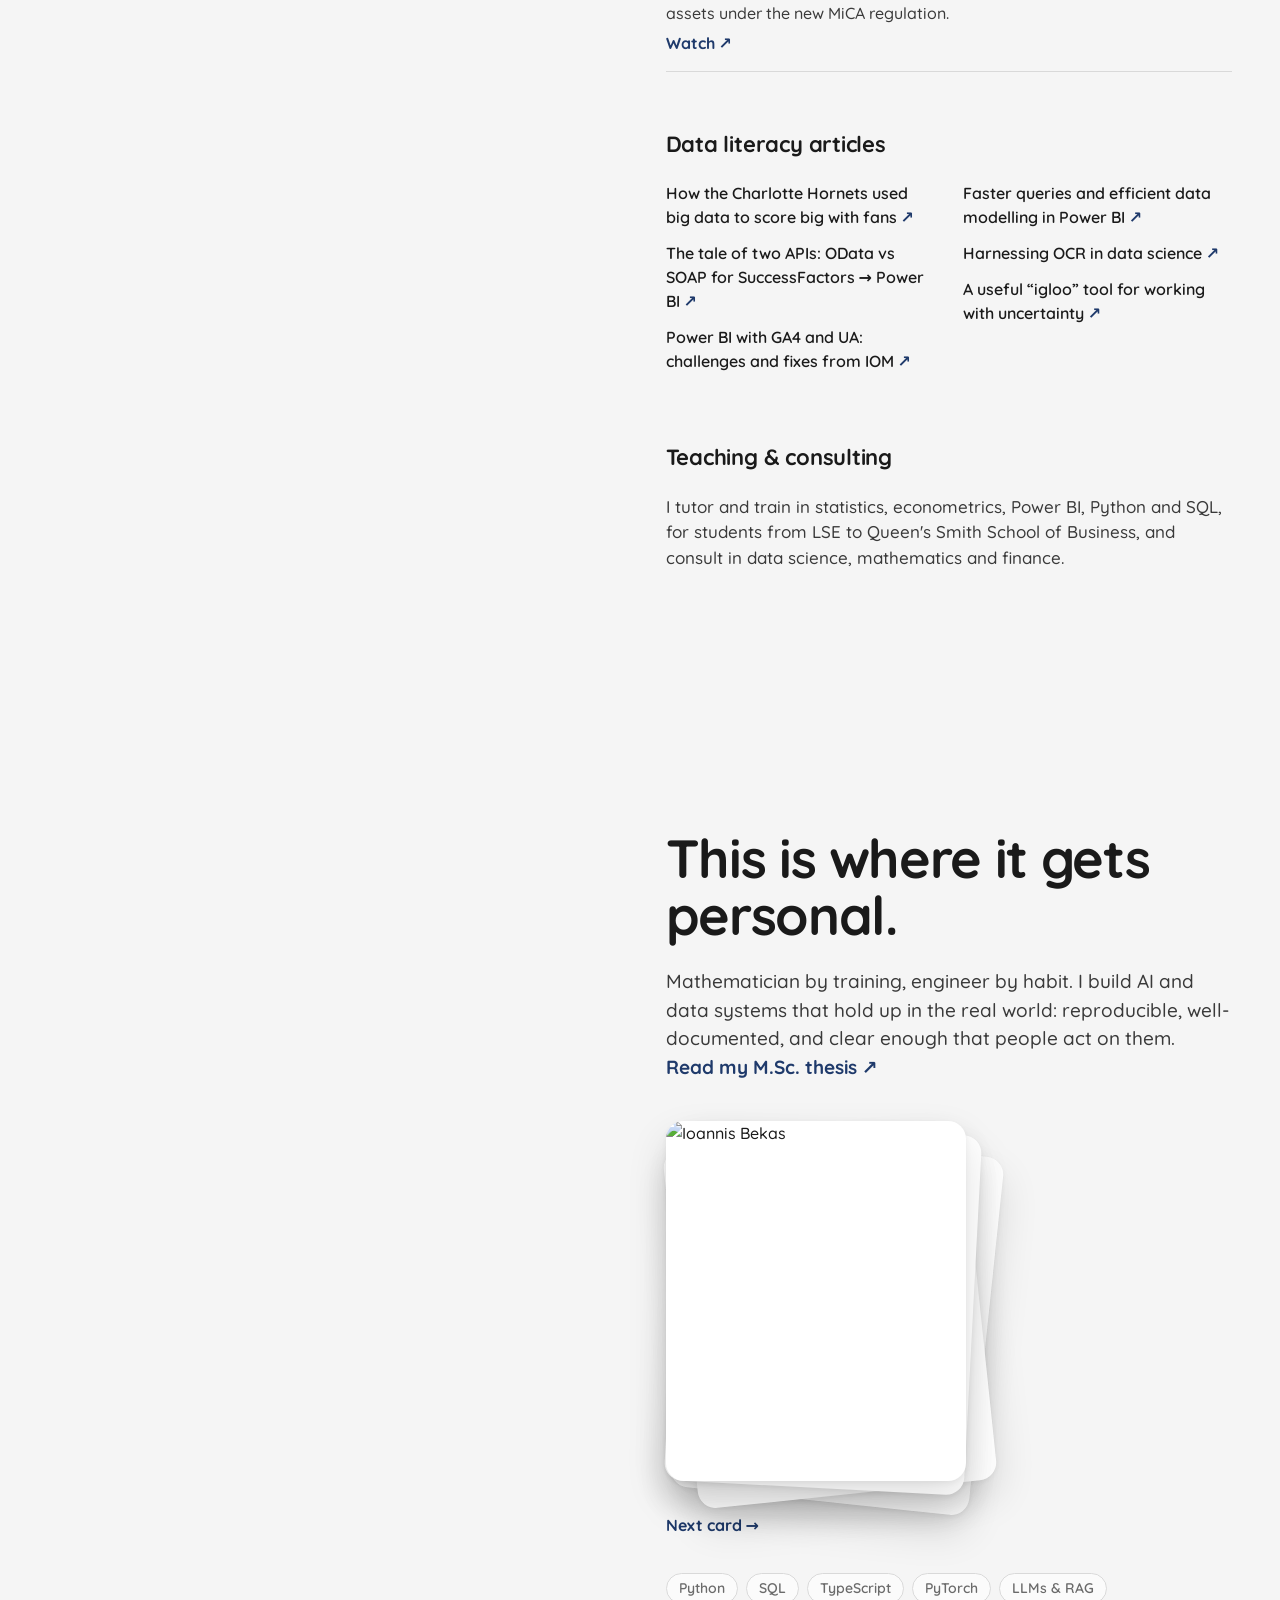
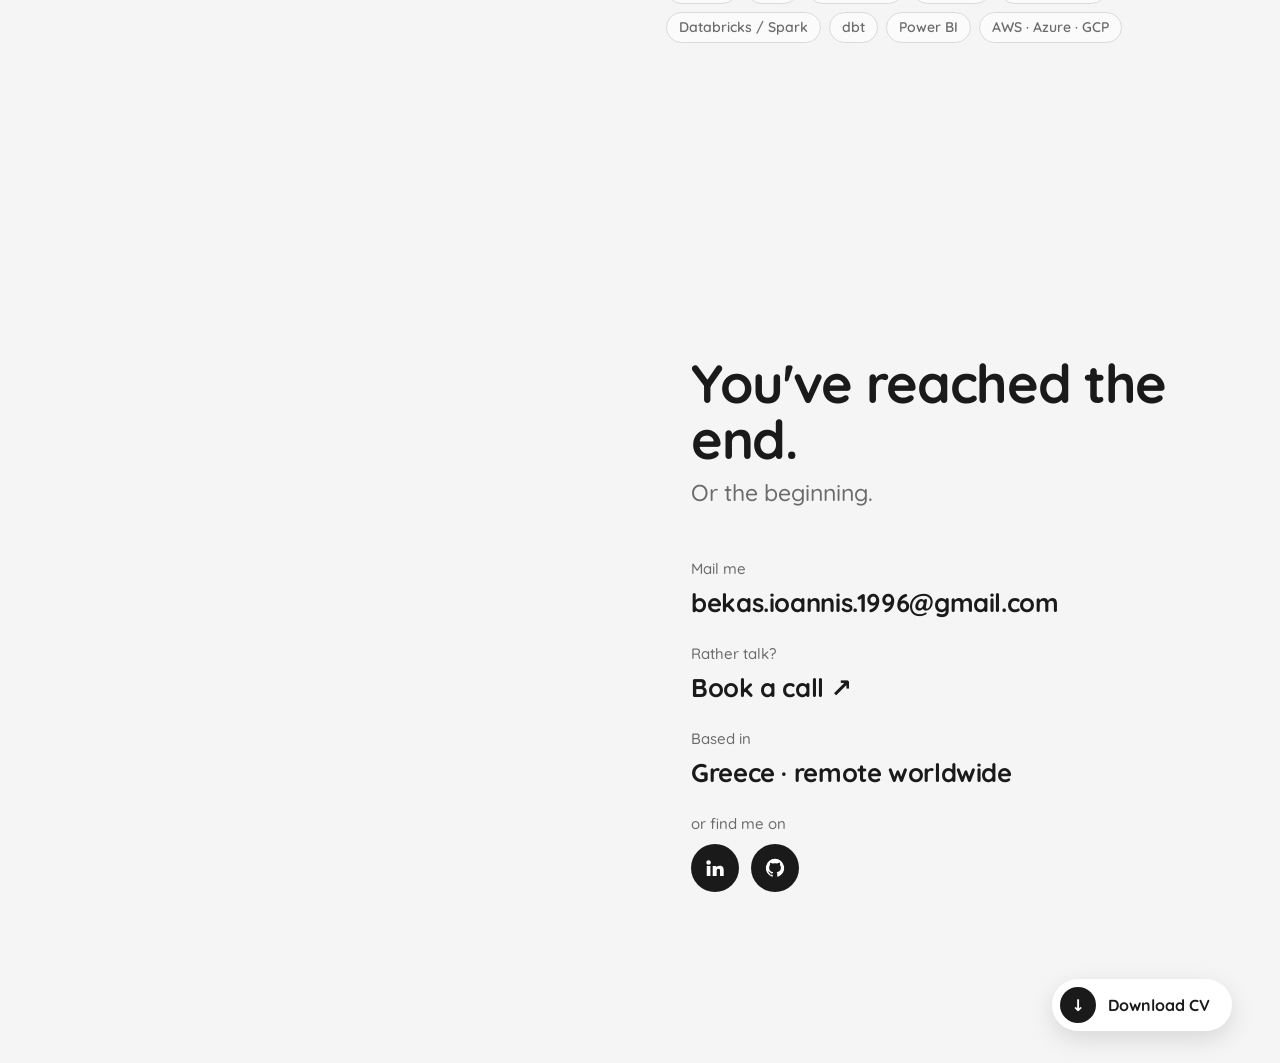
==== commit 616866f5: "Enrich portfolio with talks, case studies and reviews Adds a Talks & Writing section with a new spea" ====
--- a/index.html
+++ b/index.html
@@ -28,6 +28,7 @@
     <div class="scene-layer is-active" data-scene="1"><video muted playsinline preload="auto" poster="media/img/scene1_first.jpg"></video></div>
     <div class="scene-layer" data-scene="2"><video muted playsinline preload="auto" poster="media/img/scene2_first.jpg"></video></div>
     <div class="scene-layer" data-scene="3"><video muted playsinline preload="auto" poster="media/img/scene3_first.jpg"></video></div>
+    <div class="scene-layer" data-scene="6"><video muted playsinline preload="auto" poster="media/img/scene6_first.jpg"></video></div>
     <div class="scene-layer" data-scene="4"><video muted playsinline preload="auto" poster="media/img/scene4_first.jpg"></video></div>
     <div class="scene-layer" data-scene="5"><video muted playsinline preload="auto" poster="media/img/scene5_first.jpg"></video></div>
   </div>
@@ -41,6 +42,7 @@
   <nav id="site-nav" class="site-nav">
       <a href="#work">Work</a>
       <a href="#journey">Journey</a>
+      <a href="#talks">Talks</a>
       <a href="#about">About</a>
       <a href="#contact">Contact</a>
   </nav>
@@ -84,6 +86,7 @@
                 <ul class="tags"><li>PyTorch</li><li>XGBoost</li><li>Time series</li><li>Power BI</li></ul>
                 <a class="work-link" href="https://www.youtube.com/live/_gxzUT5FB54?t=32160" target="_blank" rel="noopener">Watch the GP2025 presentation ↗</a>
                 <a class="work-link" href="https://www.artsteps.com/view/6835882f4540c76450bd18fb" target="_blank" rel="noopener">Virtual exhibition ↗</a>
+                <a class="work-link" href="https://github.com/IoannisBekas/Disaster-Risk-Reduction-Projects" target="_blank" rel="noopener">Code on GitHub ↗</a>
               </div>
             </details>
           </li>
@@ -91,7 +94,7 @@
             <details>
               <summary><svg class="folder" viewBox="0 0 24 24" aria-hidden="true"><path d="M3 6.5A1.5 1.5 0 0 1 4.5 5h4.2l2 2h8.8A1.5 1.5 0 0 1 21 8.5v9A1.5 1.5 0 0 1 19.5 19h-15A1.5 1.5 0 0 1 3 17.5z"/></svg>Mathimatikos.xyz <span class="work-year">2025</span></summary>
               <div class="work-body">
-                <p>A multilingual generative-AI tutoring platform. Type a problem, snap a photo or write it by hand, and get a step-by-step solution with rendered maths and graphs.</p>
+                <p>A multilingual generative-AI tutoring platform. Type a problem, snap a photo or write it by hand, and get a step-by-step solution with rendered maths and graphs, across mathematics, statistics, finance, physics and computer science. Shaped by feedback from bachelor's and master's students, it teaches the reasoning rather than just handing over answers.</p>
                 <ul class="tags"><li>Multimodal OCR</li><li>RAG</li><li>TypeScript</li><li>PostgreSQL</li></ul>
                 <a class="work-link" href="https://mathimatikos.xyz" target="_blank" rel="noopener">Visit mathimatikos.xyz ↗</a>
               </div>
@@ -113,6 +116,20 @@
               <div class="work-body">
                 <p>Food-security, displacement and shock-exposure pipelines and dashboards for UN Women, helping teams prioritise support for crisis-affected communities.</p>
                 <ul class="tags"><li>Python</li><li>MapLibre</li><li>Chart.js</li><li>Data governance</li></ul>
+              </div>
+            </details>
+          </li>
+          <li>
+            <details>
+              <summary><svg class="folder" viewBox="0 0 24 24" aria-hidden="true"><path d="M3 6.5A1.5 1.5 0 0 1 4.5 5h4.2l2 2h8.8A1.5 1.5 0 0 1 21 8.5v9A1.5 1.5 0 0 1 19.5 19h-15A1.5 1.5 0 0 1 3 17.5z"/></svg>Power BI Case Studies <span class="work-year">2025</span></summary>
+              <div class="work-body">
+                <p>Independent portfolio dashboards built on synthetic or representative demo data, showing how complex reporting questions become focused, usable Power BI experiences.</p>
+                <ul class="shots">
+                  <li><a href="https://app.powerbi.com/view?r=eyJrIjoiMjI5NDc0MzItZjFjOC00YTBjLWI2ZDMtMzZjOGEzNWUzNDQ1IiwidCI6IjkyZTRkODIxLTQ0ZGYtNGFkYS04MGI1LWQyZjFkYzliMWZlNSIsImMiOjl9" target="_blank" rel="noopener"><img src="media/img/dash_unicef.webp" alt="UNICEF-style audit compliance dashboard with a world risk map" width="800" height="448" loading="lazy"><span>UNICEF-style audit compliance ↗</span></a></li>
+                  <li><a href="https://app.powerbi.com/view?r=eyJrIjoiMzQ0ODJiOWMtNmZlMS00ZGY3LWFmYjktNDQ0MWU4M2FjOTNhIiwidCI6IjkyZTRkODIxLTQ0ZGYtNGFkYS04MGI1LWQyZjFkYzliMWZlNSIsImMiOjl9" target="_blank" rel="noopener"><img src="media/img/dash_iaea.webp" alt="IAEA-style water analysis dashboard with isotope and temperature trends" width="800" height="426" loading="lazy"><span>IAEA-style water science ↗</span></a></li>
+                  <li><a href="https://app.powerbi.com/view?r=eyJrIjoiNzJhZTc4NDMtNzliOS00Y2U0LWI1ZmItYzNkYjFkNTJjNzI5IiwidCI6IjkyZTRkODIxLTQ0ZGYtNGFkYS04MGI1LWQyZjFkYzliMWZlNSIsImMiOjl9" target="_blank" rel="noopener"><img src="media/img/dash_ifc.webp" alt="IFC-style talent analytics dashboard with recruitment funnel" width="800" height="453" loading="lazy"><span>IFC-style talent analytics ↗</span></a></li>
+                </ul>
+                <a class="work-link" href="https://github.com/IoannisBekas/PowerBI-Dashboards" target="_blank" rel="noopener">All dashboards on GitHub ↗</a>
               </div>
             </details>
           </li>
@@ -138,6 +155,37 @@
       </div>
     </section>
 
+    <section id="talks" class="section" data-scene="6">
+      <div class="section-inner">
+        <h2 class="section-title">Talks &amp; Writing</h2>
+        <ul class="talks">
+          <li>
+            <span class="talk-when">Jun 2025 · Geneva</span>
+            <span class="talk-title">Global Platform for Disaster Risk Reduction (GP2025)</span>
+            <span class="talk-what">Award-winning AI early-warning models, presented at the UN General Assembly-mandated forum and the Early Warnings for All multi-stakeholder forum.</span>
+            <a class="work-link" href="https://www.youtube.com/live/_gxzUT5FB54?t=32115" target="_blank" rel="noopener">Watch ↗</a>
+          </li>
+          <li>
+            <span class="talk-when">Dec 2024 · Athens</span>
+            <span class="talk-title">22nd Investment &amp; Stock Market Conference</span>
+            <span class="talk-what">Guest speaker, Session 5: investing in new technologies and AI, and crypto-assets under the new MiCA regulation.</span>
+            <a class="work-link" href="https://www.youtube.com/watch?v=cArE51H0lX4" target="_blank" rel="noopener">Watch ↗</a>
+          </li>
+        </ul>
+        <h3 class="subhead">Data literacy articles</h3>
+        <ul class="articles">
+          <li><a href="https://www.linkedin.com/pulse/how-nba-team-charlotte-hornets-used-big-data-score-fans-ioannis-bekas-ebagf/" target="_blank" rel="noopener">How the Charlotte Hornets used big data to score big with fans</a></li>
+          <li><a href="https://www.linkedin.com/pulse/tale-two-apis-odata-vs-soap-connecting-successfactors-ioannis-bekas-gdbsf/" target="_blank" rel="noopener">The tale of two APIs: OData vs SOAP for SuccessFactors → Power BI</a></li>
+          <li><a href="https://www.linkedin.com/pulse/power-bi-integration-ga4-ua-challenges-solutions-from-ioannis-bekas-fh8if/" target="_blank" rel="noopener">Power BI with GA4 and UA: challenges and fixes from IOM</a></li>
+          <li><a href="https://www.linkedin.com/pulse/faster-queries-efficient-data-modeling-power-bi-ioannis-bekas-pogcf/" target="_blank" rel="noopener">Faster queries and efficient data modelling in Power BI</a></li>
+          <li><a href="https://www.linkedin.com/pulse/harnessing-power-ocr-data-science-extracting-analyzing-ioannis-bekas-0loef/" target="_blank" rel="noopener">Harnessing OCR in data science</a></li>
+          <li><a href="https://www.linkedin.com/pulse/useful-igloo-tool-when-working-uncertainty-ioannis-bekas-aet8f/" target="_blank" rel="noopener">A useful “igloo” tool for working with uncertainty</a></li>
+        </ul>
+        <h3 class="subhead">Teaching &amp; consulting</h3>
+        <p class="teach">I tutor and train in statistics, econometrics, Power BI, Python and SQL, for students from LSE to Queen's Smith School of Business, and consult in data science, mathematics and finance.</p>
+      </div>
+    </section>
+
     <section id="about" class="section" data-scene="4">
       <div class="section-inner">
         <h2 class="section-title">This is where it gets personal.</h2>
@@ -148,6 +196,9 @@
           <div class="card card--fact"><span class="fact-k">9.3 / 10</span><span class="fact-v">M.Sc. in Operational Research, Analytics &amp; Decision Making. Thesis on AI and multi-criteria decision analysis.</span></div>
           <div class="card card--fact"><span class="fact-k">Stockholm</span><span class="fact-v">Exchange semester in Financial Mathematics during my B.Sc. in Mathematics, University of Athens.</span></div>
           <div class="card card--fact"><span class="fact-k">ΕΛ · EN</span><span class="fact-v">Greek native, fluent in English. Working remotely with teams across Europe.</span></div>
+          <blockquote class="card card--quote"><p>“Ioannis is easily the best tutor/trainer I have had in my professional life.”</p><cite>Gautham · Power BI student</cite></blockquote>
+          <blockquote class="card card--quote"><p>“He's incredibly efficient, respects our company's data privacy, and consistently delivers fast, high-quality results.”</p><cite>Theodore Anton · consulting client</cite></blockquote>
+          <blockquote class="card card--quote"><p>“He taught Statistics for my LSE 2nd year course. Will hire again.”</p><cite>Shalini · LSE student</cite></blockquote>
         </div>
         <button class="stack-next" type="button">Next card →</button>
         <ul class="tags tags--skills">
@@ -163,12 +214,14 @@
         <dl class="contact">
           <dt>Mail me</dt>
           <dd><a href="mailto:bekas.ioannis.1996@gmail.com">bekas.ioannis.1996@gmail.com</a></dd>
+          <dt>Rather talk?</dt>
+          <dd><a href="https://calendar.google.com/calendar/u/0/appointments/schedules/AcZssZ2AmeaTgf0_WRSHIy9kwRUy603-E-4T9Mz8TfQosOodm16fT1pB92IgypC23negth62NxmeY_I2?gv=true" target="_blank" rel="noopener">Book a call ↗</a></dd>
           <dt>Based in</dt>
           <dd>Greece · remote worldwide</dd>
           <dt>or find me on</dt>
           <dd class="socials">
-            <a href="https://www.linkedin.com/in/ioannis-bekas" target="_blank" rel="noopener" aria-label="LinkedIn"><svg viewBox="0 0 24 24" aria-hidden="true"><path d="M4.98 3.5a2.5 2.5 0 1 1 0 5 2.5 2.5 0 0 1 0-5zM3 9.75h4v11H3zM9.5 9.75h3.8v1.5h.05c.53-1 1.83-1.8 3.65-1.8 3.9 0 4.5 2.4 4.5 5.6v5.7h-4v-5c0-1.2 0-2.8-1.7-2.8s-2 1.3-2 2.7v5.1h-4.3z"/></svg></a>
-            <a href="https://github.com/ioannis-bekas" target="_blank" rel="noopener" aria-label="GitHub"><svg viewBox="0 0 24 24" aria-hidden="true"><path d="M12 2a10 10 0 0 0-3.16 19.49c.5.09.68-.22.68-.48v-1.7c-2.78.6-3.37-1.34-3.37-1.34-.45-1.16-1.11-1.47-1.11-1.47-.9-.62.07-.6.07-.6 1 .07 1.53 1.03 1.53 1.03.9 1.52 2.34 1.08 2.91.83.09-.65.35-1.09.63-1.34-2.22-.25-4.56-1.11-4.56-4.94 0-1.09.39-1.98 1.03-2.68-.1-.25-.45-1.27.1-2.64 0 0 .84-.27 2.75 1.02a9.5 9.5 0 0 1 5 0c1.91-1.3 2.75-1.02 2.75-1.02.55 1.37.2 2.39.1 2.64.64.7 1.03 1.59 1.03 2.68 0 3.84-2.34 4.69-4.57 4.93.36.31.68.92.68 1.85v2.75c0 .27.18.58.69.48A10 10 0 0 0 12 2z"/></svg></a>
+            <a href="https://www.linkedin.com/in/ioannisbekas/" target="_blank" rel="noopener" aria-label="LinkedIn"><svg viewBox="0 0 24 24" aria-hidden="true"><path d="M4.98 3.5a2.5 2.5 0 1 1 0 5 2.5 2.5 0 0 1 0-5zM3 9.75h4v11H3zM9.5 9.75h3.8v1.5h.05c.53-1 1.83-1.8 3.65-1.8 3.9 0 4.5 2.4 4.5 5.6v5.7h-4v-5c0-1.2 0-2.8-1.7-2.8s-2 1.3-2 2.7v5.1h-4.3z"/></svg></a>
+            <a href="https://github.com/IoannisBekas" target="_blank" rel="noopener" aria-label="GitHub"><svg viewBox="0 0 24 24" aria-hidden="true"><path d="M12 2a10 10 0 0 0-3.16 19.49c.5.09.68-.22.68-.48v-1.7c-2.78.6-3.37-1.34-3.37-1.34-.45-1.16-1.11-1.47-1.11-1.47-.9-.62.07-.6.07-.6 1 .07 1.53 1.03 1.53 1.03.9 1.52 2.34 1.08 2.91.83.09-.65.35-1.09.63-1.34-2.22-.25-4.56-1.11-4.56-4.94 0-1.09.39-1.98 1.03-2.68-.1-.25-.45-1.27.1-2.64 0 0 .84-.27 2.75 1.02a9.5 9.5 0 0 1 5 0c1.91-1.3 2.75-1.02 2.75-1.02.55 1.37.2 2.39.1 2.64.64.7 1.03 1.59 1.03 2.68 0 3.84-2.34 4.69-4.57 4.93.36.31.68.92.68 1.85v2.75c0 .27.18.58.69.48A10 10 0 0 0 12 2z"/></svg></a>
           </dd>
         </dl>
       </div>
--- a/styles.css
+++ b/styles.css
@@ -255,6 +255,28 @@
 .inline-link { font-weight: 700; color: var(--accent); text-decoration: none; white-space: nowrap; }
 .inline-link:hover { text-decoration: underline; }
 
+.shots {
+  list-style: none;
+  display: grid;
+  grid-template-columns: repeat(3, 1fr);
+  gap: 12px;
+  margin: 16px 0 4px;
+  padding: 0;
+}
+.shots a { display: block; text-decoration: none; font-size: 13px; font-weight: 700; color: var(--accent); }
+.shots img {
+  width: 100%;
+  height: auto;
+  aspect-ratio: 16 / 9;
+  object-fit: cover;
+  object-position: top left;
+  border-radius: 10px;
+  box-shadow: 0 6px 18px rgba(0, 0, 0, .12);
+  margin-bottom: 8px;
+  transition: transform .3s var(--ease);
+}
+.shots a:hover img { transform: translateY(-3px); }
+
 .tags { list-style: none; display: flex; flex-wrap: wrap; gap: 8px; margin: 12px 0 0; padding: 0; }
 .tags li {
   padding: 4px 12px;
@@ -317,6 +339,21 @@
 }
 .wordmarks li:hover { color: var(--ink); }
 
+/* Talks & writing */
+.talks { list-style: none; margin: 0; padding: 0; }
+.talks li { display: grid; gap: 4px; padding: 16px 0; border-bottom: 1px solid var(--line); }
+.talks li:first-child { padding-top: 0; }
+.talk-when { font-size: 14px; font-weight: 700; color: var(--muted); }
+.talk-title { font-size: clamp(19px, 1.7vw, 24px); font-weight: 700; letter-spacing: -0.01em; line-height: 1.25; }
+.talk-what { color: #3a3a3a; font-size: 16px; max-width: 56ch; }
+.talks .work-link { margin-top: 2px; justify-self: start; }
+.articles { list-style: none; margin: 0; padding: 0; columns: 2; column-gap: 28px; }
+.articles li { break-inside: avoid; padding: 0 0 12px; }
+.articles a { font-weight: 600; font-size: 16px; line-height: 1.35; text-decoration: none; background: linear-gradient(currentColor, currentColor) 0 100% / 0 1px no-repeat; transition: background-size .3s var(--ease); }
+.articles a::after { content: " ↗"; color: var(--accent); }
+.articles a:hover { background-size: 100% 1px; }
+.teach { margin: 0; font-size: 17px; color: #3a3a3a; max-width: 56ch; }
+
 /* About */
 .lead { margin: -8px 0 40px; font-size: 19px; color: #3a3a3a; max-width: 52ch; }
 .stack {
@@ -349,6 +386,16 @@
 }
 .fact-k { font-size: 44px; font-weight: 700; letter-spacing: -0.03em; line-height: 1; }
 .fact-v { font-size: 17px; color: #3a3a3a; }
+.card--quote {
+  display: flex;
+  flex-direction: column;
+  justify-content: space-between;
+  padding: 28px;
+  background: var(--ink);
+  color: #fff;
+}
+.card--quote p { margin: 0; font-size: 21px; font-weight: 600; line-height: 1.35; letter-spacing: -0.01em; }
+.card--quote cite { font-style: normal; font-size: 14px; color: #bdbdbd; }
 .stack-next {
   margin-top: 24px;
   padding: 8px 0;
@@ -462,6 +509,8 @@
   .hero-meta { margin-top: 28px; }
   .scroll-cue { display: none; }
   .work-body { padding-left: 0; }
+  .shots { grid-template-columns: 1fr 1fr; }
+  .articles { columns: 1; }
   .timeline li { grid-template-columns: 1fr; }
   .tl-year { grid-row: auto; padding-top: 0; }
   .stack { margin: 0 auto; }
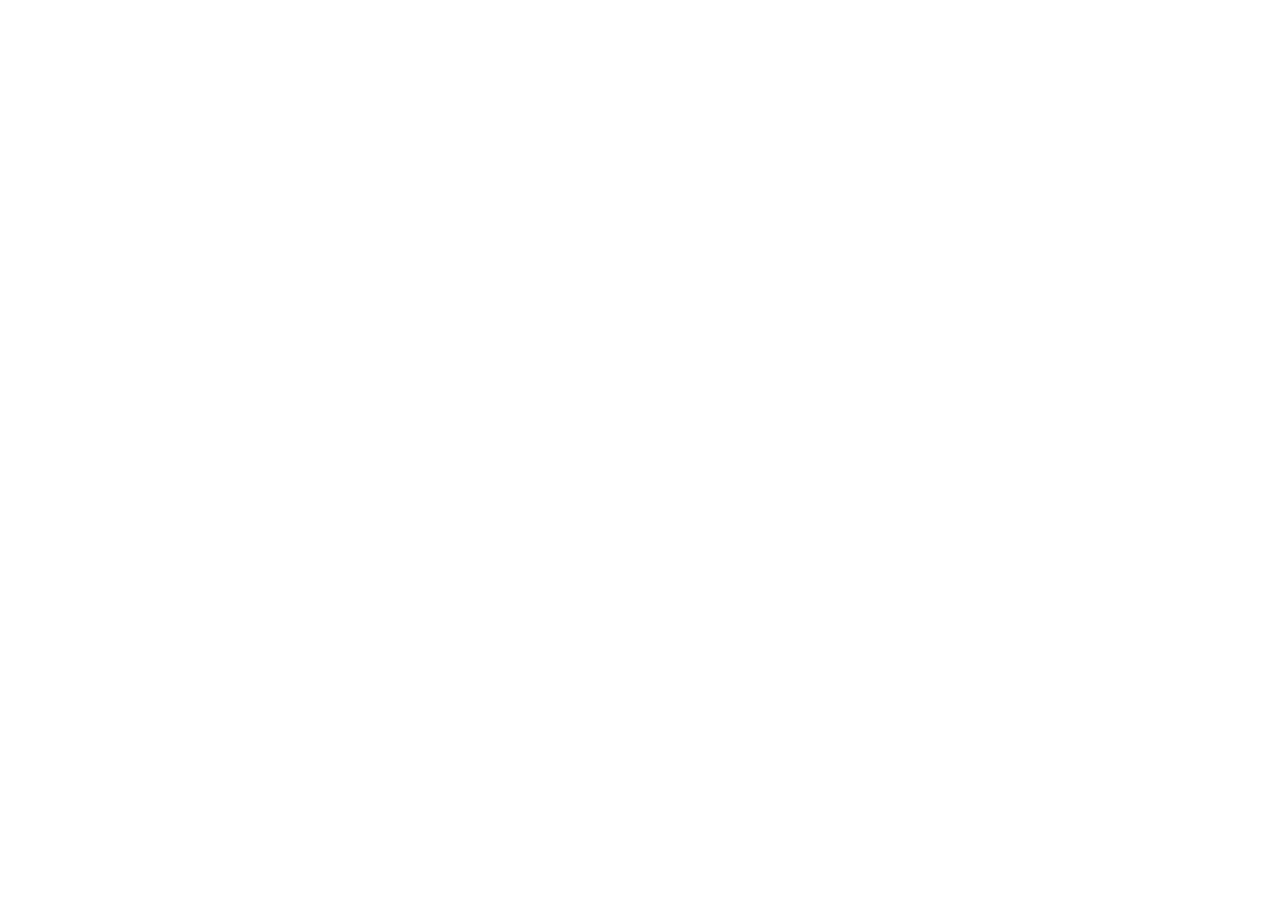
==== commit 8e906139: "Redirect to ioannisbekas.github.io/ioannis-Bekas-mascot The portfolio moved to the ioannis-Bekas-mas" ====
--- a/index.html
+++ b/index.html
@@ -2,233 +2,14 @@
 <html lang="en">
 <head>
   <meta charset="utf-8">
-  <meta name="viewport" content="width=device-width, initial-scale=1, viewport-fit=cover">
-  <title>Ioannis Bekas | AI Engineer &amp; Data Scientist</title>
-  <meta name="description" content="Ioannis Bekas: AI engineer and data scientist. Seven years turning messy data into decisions for the United Nations, the University of Zurich and Fortune 500 teams.">
-  <meta name="theme-color" content="#f5f5f5">
-  <meta name="color-scheme" content="light">
-  <meta property="og:type" content="website">
-  <meta property="og:title" content="Ioannis Bekas | AI Engineer & Data Scientist">
-  <meta property="og:description" content="Messy data in. Clear decisions out.">
-  <meta property="og:url" content="https://ioannisbekas.github.io/">
-  <meta property="og:image" content="https://ioannisbekas.github.io/media/img/og.jpg">
-  <link rel="canonical" href="https://ioannisbekas.github.io/">
-  <meta name="twitter:card" content="summary_large_image">
-  <link rel="icon" type="image/png" href="media/img/favicon.png">
-  <link rel="apple-touch-icon" href="media/img/apple-touch-icon.png">
-  <link rel="preconnect" href="https://fonts.googleapis.com">
-  <link rel="preconnect" href="https://fonts.gstatic.com" crossorigin>
-  <link href="https://fonts.googleapis.com/css2?family=Quicksand:wght@500;600;700&display=swap" rel="stylesheet">
-  <link rel="preload" as="image" href="media/img/scene1_first.jpg">
-  <link rel="stylesheet" href="styles.css">
+  <title>Ioannis Bekas</title>
+  <meta name="robots" content="noindex">
+  <link rel="canonical" href="https://ioannisbekas.github.io/ioannis-Bekas-mascot/">
+  <!-- Moved: keep ?query and #section (e.g. #contact) when forwarding. -->
+  <script>location.replace('https://ioannisbekas.github.io/ioannis-Bekas-mascot/' + location.search + location.hash);</script>
+  <meta http-equiv="refresh" content="0; url=https://ioannisbekas.github.io/ioannis-Bekas-mascot/">
 </head>
-<body>
-  <!-- Fixed puppet scenes. main.js fills each layer with its clip and crossfades them as sections scroll into view. -->
-  <div class="stage" aria-hidden="true">
-    <div class="scene-layer is-active" data-scene="1"><video muted playsinline preload="auto" poster="media/img/scene1_first.jpg"></video></div>
-    <div class="scene-layer" data-scene="2"><video muted playsinline preload="auto" poster="media/img/scene2_first.jpg"></video></div>
-    <div class="scene-layer" data-scene="3"><video muted playsinline preload="auto" poster="media/img/scene3_first.jpg"></video></div>
-    <div class="scene-layer" data-scene="6"><video muted playsinline preload="auto" poster="media/img/scene6_first.jpg"></video></div>
-    <div class="scene-layer" data-scene="4"><video muted playsinline preload="auto" poster="media/img/scene4_first.jpg"></video></div>
-    <div class="scene-layer" data-scene="5"><video muted playsinline preload="auto" poster="media/img/scene5_first.jpg"></video></div>
-  </div>
-
-  <header class="site-header">
-    <a class="wordmark" href="#hero">ioannis.</a>
-    <button class="menu-toggle" aria-expanded="false" aria-controls="site-nav" aria-label="Open menu">
-      <span></span><span></span>
-    </button>
-  </header>
-  <nav id="site-nav" class="site-nav">
-      <a href="#work">Work</a>
-      <a href="#journey">Journey</a>
-      <a href="#talks">Talks</a>
-      <a href="#about">About</a>
-      <a href="#contact">Contact</a>
-  </nav>
-
-  <main>
-    <section id="hero" class="section section--hero" data-scene="1">
-      <div class="section-inner">
-        <p class="hero-hi">Hi,</p>
-        <h1 class="hero-title">
-          <span>Messy data in.</span>
-          <span>Clear decisions out.</span>
-          <span>Simple.</span>
-        </h1>
-        <div class="hero-meta">
-          <p class="hero-name">Ioannis Bekas</p>
-          <p class="hero-role"><span>AI Engineer &amp; Data Scientist</span><span class="muted">(7 years)</span></p>
-        </div>
-      </div>
-      <a class="scroll-cue" href="#work" aria-label="Scroll to work"><span></span></a>
-    </section>
-
-    <section id="work" class="section" data-scene="2">
-      <div class="section-inner">
-        <h2 class="section-title">Work</h2>
-        <ul class="works">
-          <li>
-            <details>
-              <summary><svg class="folder" viewBox="0 0 24 24" aria-hidden="true"><path d="M3 6.5A1.5 1.5 0 0 1 4.5 5h4.2l2 2h8.8A1.5 1.5 0 0 1 21 8.5v9A1.5 1.5 0 0 1 19.5 19h-15A1.5 1.5 0 0 1 3 17.5z"/></svg>Climate Evidence Engine <span class="work-year">2026</span></summary>
-              <div class="work-body">
-                <p>An AI research pipeline for the University of Zurich that reads sustainability reports, annual reports and SEC 10-K filings and turns them into structured, source-linked evidence.</p>
-                <p class="work-stats"><b>5,880</b> evidence rows · <b>392</b> STOXX 600 firms · <b>15</b> climate indicators</p>
-                <ul class="tags"><li>LLM-as-judge</li><li>ClimateBERT</li><li>Python</li><li>Reproducibility</li></ul>
-              </div>
-            </details>
-          </li>
-          <li>
-            <details>
-              <summary><svg class="folder" viewBox="0 0 24 24" aria-hidden="true"><path d="M3 6.5A1.5 1.5 0 0 1 4.5 5h4.2l2 2h8.8A1.5 1.5 0 0 1 21 8.5v9A1.5 1.5 0 0 1 19.5 19h-15A1.5 1.5 0 0 1 3 17.5z"/></svg>AI Early Warning Systems <span class="work-year">2025</span></summary>
-              <div class="work-body">
-                <p>Deep-learning and ML models that forecast tropical storms, droughts and floods for the UN Office for Disaster Risk Reduction. The work won an international award and was presented at GP2025 in Geneva.</p>
-                <ul class="tags"><li>PyTorch</li><li>XGBoost</li><li>Time series</li><li>Power BI</li></ul>
-                <a class="work-link" href="https://www.youtube.com/live/_gxzUT5FB54?t=32160" target="_blank" rel="noopener">Watch the GP2025 presentation ↗</a>
-                <a class="work-link" href="https://www.artsteps.com/view/6835882f4540c76450bd18fb" target="_blank" rel="noopener">Virtual exhibition ↗</a>
-                <a class="work-link" href="https://github.com/IoannisBekas/Disaster-Risk-Reduction-Projects" target="_blank" rel="noopener">Code on GitHub ↗</a>
-              </div>
-            </details>
-          </li>
-          <li>
-            <details>
-              <summary><svg class="folder" viewBox="0 0 24 24" aria-hidden="true"><path d="M3 6.5A1.5 1.5 0 0 1 4.5 5h4.2l2 2h8.8A1.5 1.5 0 0 1 21 8.5v9A1.5 1.5 0 0 1 19.5 19h-15A1.5 1.5 0 0 1 3 17.5z"/></svg>Mathimatikos.xyz <span class="work-year">2025</span></summary>
-              <div class="work-body">
-                <p>A multilingual generative-AI tutoring platform. Type a problem, snap a photo or write it by hand, and get a step-by-step solution with rendered maths and graphs, across mathematics, statistics, finance, physics and computer science. Shaped by feedback from bachelor's and master's students, it teaches the reasoning rather than just handing over answers.</p>
-                <ul class="tags"><li>Multimodal OCR</li><li>RAG</li><li>TypeScript</li><li>PostgreSQL</li></ul>
-                <a class="work-link" href="https://mathimatikos.xyz" target="_blank" rel="noopener">Visit mathimatikos.xyz ↗</a>
-              </div>
-            </details>
-          </li>
-          <li>
-            <details>
-              <summary><svg class="folder" viewBox="0 0 24 24" aria-hidden="true"><path d="M3 6.5A1.5 1.5 0 0 1 4.5 5h4.2l2 2h8.8A1.5 1.5 0 0 1 21 8.5v9A1.5 1.5 0 0 1 19.5 19h-15A1.5 1.5 0 0 1 3 17.5z"/></svg>BetterPrompt <span class="work-year">2025</span></summary>
-              <div class="work-body">
-                <p>A Chrome extension and SaaS backend that turns rough ideas into structured prompts, then drops them straight into ChatGPT, Claude, Gemini, Perplexity and more.</p>
-                <ul class="tags"><li>Chrome MV3</li><li>Node.js</li><li>LLM orchestration</li><li>Payments</li></ul>
-                <a class="work-link" href="https://chromewebstore.google.com/detail/better-prompt/opniocbfeneoikelapjfahphenmkgfdg" target="_blank" rel="noopener">Get it on the Chrome Web Store ↗</a>
-              </div>
-            </details>
-          </li>
-          <li>
-            <details>
-              <summary><svg class="folder" viewBox="0 0 24 24" aria-hidden="true"><path d="M3 6.5A1.5 1.5 0 0 1 4.5 5h4.2l2 2h8.8A1.5 1.5 0 0 1 21 8.5v9A1.5 1.5 0 0 1 19.5 19h-15A1.5 1.5 0 0 1 3 17.5z"/></svg>Humanitarian Dashboards <span class="work-year">2024</span></summary>
-              <div class="work-body">
-                <p>Food-security, displacement and shock-exposure pipelines and dashboards for UN Women, helping teams prioritise support for crisis-affected communities.</p>
-                <ul class="tags"><li>Python</li><li>MapLibre</li><li>Chart.js</li><li>Data governance</li></ul>
-              </div>
-            </details>
-          </li>
-          <li>
-            <details>
-              <summary><svg class="folder" viewBox="0 0 24 24" aria-hidden="true"><path d="M3 6.5A1.5 1.5 0 0 1 4.5 5h4.2l2 2h8.8A1.5 1.5 0 0 1 21 8.5v9A1.5 1.5 0 0 1 19.5 19h-15A1.5 1.5 0 0 1 3 17.5z"/></svg>Power BI Case Studies <span class="work-year">2025</span></summary>
-              <div class="work-body">
-                <p>Independent portfolio dashboards built on synthetic or representative demo data, showing how complex reporting questions become focused, usable Power BI experiences.</p>
-                <ul class="shots">
-                  <li><a href="https://app.powerbi.com/view?r=eyJrIjoiMjI5NDc0MzItZjFjOC00YTBjLWI2ZDMtMzZjOGEzNWUzNDQ1IiwidCI6IjkyZTRkODIxLTQ0ZGYtNGFkYS04MGI1LWQyZjFkYzliMWZlNSIsImMiOjl9" target="_blank" rel="noopener"><img src="media/img/dash_unicef.webp" alt="UNICEF-style audit compliance dashboard with a world risk map" width="800" height="448" loading="lazy"><span>UNICEF-style audit compliance ↗</span></a></li>
-                  <li><a href="https://app.powerbi.com/view?r=eyJrIjoiMzQ0ODJiOWMtNmZlMS00ZGY3LWFmYjktNDQ0MWU4M2FjOTNhIiwidCI6IjkyZTRkODIxLTQ0ZGYtNGFkYS04MGI1LWQyZjFkYzliMWZlNSIsImMiOjl9" target="_blank" rel="noopener"><img src="media/img/dash_iaea.webp" alt="IAEA-style water analysis dashboard with isotope and temperature trends" width="800" height="426" loading="lazy"><span>IAEA-style water science ↗</span></a></li>
-                  <li><a href="https://app.powerbi.com/view?r=eyJrIjoiNzJhZTc4NDMtNzliOS00Y2U0LWI1ZmItYzNkYjFkNTJjNzI5IiwidCI6IjkyZTRkODIxLTQ0ZGYtNGFkYS04MGI1LWQyZjFkYzliMWZlNSIsImMiOjl9" target="_blank" rel="noopener"><img src="media/img/dash_ifc.webp" alt="IFC-style talent analytics dashboard with recruitment funnel" width="800" height="453" loading="lazy"><span>IFC-style talent analytics ↗</span></a></li>
-                </ul>
-                <a class="work-link" href="https://github.com/IoannisBekas/PowerBI-Dashboards" target="_blank" rel="noopener">All dashboards on GitHub ↗</a>
-              </div>
-            </details>
-          </li>
-        </ul>
-      </div>
-    </section>
-
-    <section id="journey" class="section" data-scene="3">
-      <div class="section-inner">
-        <h2 class="section-title">The Journey</h2>
-        <ol class="timeline">
-          <li><span class="tl-year">2026</span><span class="tl-org">University of Zurich</span><span class="tl-role">AI Engineer &amp; Research Associate</span></li>
-          <li><span class="tl-year">2023 – 26</span><span class="tl-org">United Nations</span><span class="tl-role">UN Women · UNDRR · IOM</span></li>
-          <li><span class="tl-year">2021 – 23</span><span class="tl-org">BI Solutions Group</span><span class="tl-role">Advanced Analytics &amp; AI Consulting</span></li>
-          <li><span class="tl-year">2020 – 21</span><span class="tl-org">IAEA, Vienna</span><span class="tl-role">Information Systems Analyst</span></li>
-          <li><span class="tl-year">2019 – 20</span><span class="tl-org">Hellenic Institute of Cultural Diplomacy</span><span class="tl-role">Statistician &amp; Data Analyst</span></li>
-        </ol>
-        <h3 class="subhead">Worked with</h3>
-        <ul class="wordmarks">
-          <li>UN Women</li><li>UNDRR</li><li>IOM</li><li>IAEA</li><li>UZH</li>
-          <li>Fujitsu</li><li>LG</li><li>Nespresso</li><li>Collins Aerospace</li><li>Coca-Cola</li><li>PepsiCo</li>
-        </ul>
-      </div>
-    </section>
-
-    <section id="talks" class="section" data-scene="6">
-      <div class="section-inner">
-        <h2 class="section-title">Talks &amp; Writing</h2>
-        <ul class="talks">
-          <li>
-            <span class="talk-when">Jun 2025 · Geneva</span>
-            <span class="talk-title">Global Platform for Disaster Risk Reduction (GP2025)</span>
-            <span class="talk-what">Award-winning AI early-warning models, presented at the UN General Assembly-mandated forum and the Early Warnings for All multi-stakeholder forum.</span>
-            <a class="work-link" href="https://www.youtube.com/live/_gxzUT5FB54?t=32115" target="_blank" rel="noopener">Watch ↗</a>
-          </li>
-          <li>
-            <span class="talk-when">Dec 2024 · Athens</span>
-            <span class="talk-title">22nd Investment &amp; Stock Market Conference</span>
-            <span class="talk-what">Guest speaker, Session 5: investing in new technologies and AI, and crypto-assets under the new MiCA regulation.</span>
-            <a class="work-link" href="https://www.youtube.com/watch?v=cArE51H0lX4" target="_blank" rel="noopener">Watch ↗</a>
-          </li>
-        </ul>
-        <h3 class="subhead">Data literacy articles</h3>
-        <ul class="articles">
-          <li><a href="https://www.linkedin.com/pulse/how-nba-team-charlotte-hornets-used-big-data-score-fans-ioannis-bekas-ebagf/" target="_blank" rel="noopener">How the Charlotte Hornets used big data to score big with fans</a></li>
-          <li><a href="https://www.linkedin.com/pulse/tale-two-apis-odata-vs-soap-connecting-successfactors-ioannis-bekas-gdbsf/" target="_blank" rel="noopener">The tale of two APIs: OData vs SOAP for SuccessFactors → Power BI</a></li>
-          <li><a href="https://www.linkedin.com/pulse/power-bi-integration-ga4-ua-challenges-solutions-from-ioannis-bekas-fh8if/" target="_blank" rel="noopener">Power BI with GA4 and UA: challenges and fixes from IOM</a></li>
-          <li><a href="https://www.linkedin.com/pulse/faster-queries-efficient-data-modeling-power-bi-ioannis-bekas-pogcf/" target="_blank" rel="noopener">Faster queries and efficient data modelling in Power BI</a></li>
-          <li><a href="https://www.linkedin.com/pulse/harnessing-power-ocr-data-science-extracting-analyzing-ioannis-bekas-0loef/" target="_blank" rel="noopener">Harnessing OCR in data science</a></li>
-          <li><a href="https://www.linkedin.com/pulse/useful-igloo-tool-when-working-uncertainty-ioannis-bekas-aet8f/" target="_blank" rel="noopener">A useful “igloo” tool for working with uncertainty</a></li>
-        </ul>
-        <h3 class="subhead">Teaching &amp; consulting</h3>
-        <p class="teach">I tutor and train in statistics, econometrics, Power BI, Python and SQL, for students from LSE to Queen's Smith School of Business, and consult in data science, mathematics and finance.</p>
-      </div>
-    </section>
-
-    <section id="about" class="section" data-scene="4">
-      <div class="section-inner">
-        <h2 class="section-title">This is where it gets personal.</h2>
-        <p class="lead">Mathematician by training, engineer by habit. I build AI and data systems that hold up in the real world: reproducible, well-documented, and clear enough that people act on them. <a class="inline-link" href="https://dias.library.tuc.gr/entities/publication/1c15f1e2-4936-4d18-b1fc-250337813fe4" target="_blank" rel="noopener">Read my M.Sc. thesis ↗</a></p>
-        <div class="stack" aria-roledescription="card stack">
-          <figure class="card card--photo"><img src="media/img/ioannis.webp" alt="Ioannis Bekas" width="360" height="409" loading="lazy"></figure>
-          <div class="card card--fact"><span class="fact-k">Geneva</span><span class="fact-v">Presented AI early-warning models at GP2025, the UN Global Platform for Disaster Risk Reduction.</span></div>
-          <div class="card card--fact"><span class="fact-k">9.3 / 10</span><span class="fact-v">M.Sc. in Operational Research, Analytics &amp; Decision Making. Thesis on AI and multi-criteria decision analysis.</span></div>
-          <div class="card card--fact"><span class="fact-k">Stockholm</span><span class="fact-v">Exchange semester in Financial Mathematics during my B.Sc. in Mathematics, University of Athens.</span></div>
-          <div class="card card--fact"><span class="fact-k">ΕΛ · EN</span><span class="fact-v">Greek native, fluent in English. Working remotely with teams across Europe.</span></div>
-          <blockquote class="card card--quote"><p>“Ioannis is easily the best tutor/trainer I have had in my professional life.”</p><cite>Gautham · Power BI student</cite></blockquote>
-          <blockquote class="card card--quote"><p>“He's incredibly efficient, respects our company's data privacy, and consistently delivers fast, high-quality results.”</p><cite>Theodore Anton · consulting client</cite></blockquote>
-          <blockquote class="card card--quote"><p>“He taught Statistics for my LSE 2nd year course. Will hire again.”</p><cite>Shalini · LSE student</cite></blockquote>
-        </div>
-        <button class="stack-next" type="button">Next card →</button>
-        <ul class="tags tags--skills">
-          <li>Python</li><li>SQL</li><li>TypeScript</li><li>PyTorch</li><li>LLMs &amp; RAG</li><li>Databricks / Spark</li><li>dbt</li><li>Power BI</li><li>AWS · Azure · GCP</li>
-        </ul>
-      </div>
-    </section>
-
-    <section id="contact" class="section section--contact" data-scene="5">
-      <div class="section-inner">
-        <h2 class="section-title">You've reached the end.</h2>
-        <p class="end-sub">Or the beginning.</p>
-        <dl class="contact">
-          <dt>Mail me</dt>
-          <dd><a href="mailto:bekas.ioannis.1996@gmail.com">bekas.ioannis.1996@gmail.com</a></dd>
-          <dt>Rather talk?</dt>
-          <dd><a href="https://calendar.google.com/calendar/u/0/appointments/schedules/AcZssZ2AmeaTgf0_WRSHIy9kwRUy603-E-4T9Mz8TfQosOodm16fT1pB92IgypC23negth62NxmeY_I2?gv=true" target="_blank" rel="noopener">Book a call ↗</a></dd>
-          <dt>Based in</dt>
-          <dd>Greece · remote worldwide</dd>
-          <dt>or find me on</dt>
-          <dd class="socials">
-            <a href="https://www.linkedin.com/in/ioannisbekas/" target="_blank" rel="noopener" aria-label="LinkedIn"><svg viewBox="0 0 24 24" aria-hidden="true"><path d="M4.98 3.5a2.5 2.5 0 1 1 0 5 2.5 2.5 0 0 1 0-5zM3 9.75h4v11H3zM9.5 9.75h3.8v1.5h.05c.53-1 1.83-1.8 3.65-1.8 3.9 0 4.5 2.4 4.5 5.6v5.7h-4v-5c0-1.2 0-2.8-1.7-2.8s-2 1.3-2 2.7v5.1h-4.3z"/></svg></a>
-            <a href="https://github.com/IoannisBekas" target="_blank" rel="noopener" aria-label="GitHub"><svg viewBox="0 0 24 24" aria-hidden="true"><path d="M12 2a10 10 0 0 0-3.16 19.49c.5.09.68-.22.68-.48v-1.7c-2.78.6-3.37-1.34-3.37-1.34-.45-1.16-1.11-1.47-1.11-1.47-.9-.62.07-.6.07-.6 1 .07 1.53 1.03 1.53 1.03.9 1.52 2.34 1.08 2.91.83.09-.65.35-1.09.63-1.34-2.22-.25-4.56-1.11-4.56-4.94 0-1.09.39-1.98 1.03-2.68-.1-.25-.45-1.27.1-2.64 0 0 .84-.27 2.75 1.02a9.5 9.5 0 0 1 5 0c1.91-1.3 2.75-1.02 2.75-1.02.55 1.37.2 2.39.1 2.64.64.7 1.03 1.59 1.03 2.68 0 3.84-2.34 4.69-4.57 4.93.36.31.68.92.68 1.85v2.75c0 .27.18.58.69.48A10 10 0 0 0 12 2z"/></svg></a>
-          </dd>
-        </dl>
-      </div>
-      <a class="cv-button" href="media/Ioannis_Bekas_CV.pdf" download><span class="cv-icon" aria-hidden="true">↓</span>Download CV</a>
-    </section>
-  </main>
-
-  <script src="main.js" defer></script>
+<body style="margin:0;min-height:100vh;display:grid;place-items:center;background:#f5f5f5;color:#1a1a1a;font-family:system-ui,sans-serif">
+  <p>Moved to <a href="https://ioannisbekas.github.io/ioannis-Bekas-mascot/">ioannisbekas.github.io/ioannis-Bekas-mascot</a></p>
 </body>
 </html>
